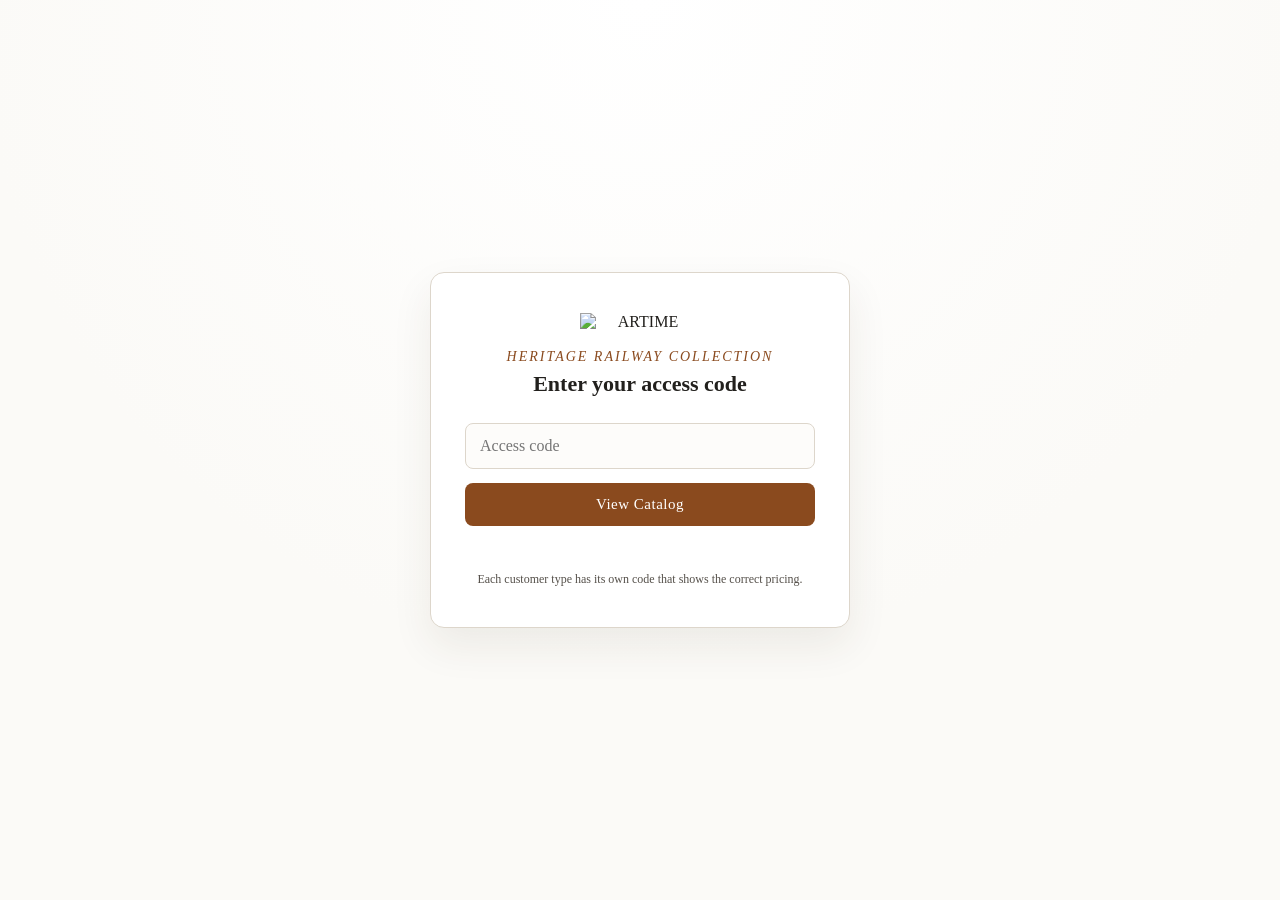
==== index.html @ 55251eb3 "Add files via upload" ====
<!DOCTYPE html>
<html lang="en">
<head>
<meta charset="UTF-8">
<meta name="viewport" content="width=device-width, initial-scale=1.0">
<title>ARTIME — Heritage Railway Collection</title>
<link rel="stylesheet" href="styles.css">
</head>
<body>

<!-- GATE -->
<div class="gate-wrap" id="gateWrap">
  <div class="gate-card">
    <img src="images/logo.jpg" class="gate-logo" alt="ARTIME">
    <div class="gate-title">Heritage Railway Collection</div>
    <h1 class="gate-sub">Enter your access code</h1>
    <input type="password" id="pwInput" placeholder="Access code" autocomplete="off">
    <button onclick="tryLogin()">View Catalog</button>
    <div class="gate-error" id="gateError"></div>
    <div class="gate-footer">Each customer type has its own code that shows the correct pricing.</div>
  </div>
</div>

<!-- CATALOG (hidden until unlocked) -->
<div id="catalogWrap" style="display:none;">
  <header class="site-header">
    <div class="brand">
      <img src="images/logo.jpg" alt="ARTIME">
      <div class="names">
        <div class="collection">Heritage Railway Collection</div>
        <div class="company">ARTIME</div>
      </div>
    </div>
    <div class="header-right">
      <span class="tier-badge" id="tierBadge"></span>
      <button class="logout-btn" onclick="logout()">Switch code</button>
    </div>
  </header>

  <div class="toolbar">
    <input type="search" id="searchBox" placeholder="Search products…" oninput="render()">
    <select id="finishFilter" onchange="render()"><option value="">All finishes</option></select>
    <select id="patternFilter" onchange="render()"><option value="">All patterns</option></select>
    <select id="sizeFilter" onchange="render()"><option value="">All sizes</option></select>
  </div>
  <p class="result-count" id="resultCount"></p>

  <div class="catalog-grid" id="grid"></div>
</div>

<script src="app.js"></script>
<script>
let DATA = null;
let TIER = null;

function tierFromPassword(pw, data) {
  for (const [tierKey, val] of Object.entries(data.passwords)) {
    if (val === pw) return tierKey;
  }
  return null;
}

async function tryLogin() {
  const pw = document.getElementById('pwInput').value.trim();
  const errEl = document.getElementById('gateError');
  errEl.textContent = '';
  if (!pw) { errEl.textContent = 'Please enter your access code.'; return; }
  try {
    if (!DATA) DATA = await loadData();
    const tier = tierFromPassword(pw, DATA);
    if (!tier) { errEl.textContent = 'Incorrect code. Please check and try again.'; return; }
    TIER = tier;
    sessionStorage.setItem('artime_tier', tier);
    showCatalog();
  } catch (e) {
    errEl.textContent = 'Could not load catalog right now. Please try again.';
  }
}

function logout() {
  sessionStorage.removeItem('artime_tier');
  location.reload();
}

function populateFilters() {
  const finishes = [...new Set(DATA.products.map(p => p.finish))].sort();
  const patterns = [...new Set(DATA.products.map(p => p.pattern))].sort();
  const sizes = [...new Set(DATA.products.map(p => p.size))].sort();
  const fSel = document.getElementById('finishFilter');
  const pSel = document.getElementById('patternFilter');
  const sSel = document.getElementById('sizeFilter');
  finishes.forEach(f => fSel.innerHTML += `<option value="${f}">${f}</option>`);
  patterns.forEach(p => pSel.innerHTML += `<option value="${p}">${p}</option>`);
  sizes.forEach(s => sSel.innerHTML += `<option value="${s}">${s}</option>`);
}

function render() {
  const q = document.getElementById('searchBox').value.toLowerCase();
  const fF = document.getElementById('finishFilter').value;
  const pF = document.getElementById('patternFilter').value;
  const sF = document.getElementById('sizeFilter').value;

  const items = DATA.products.filter(p => {
    if (!p.active) return false;
    if (fF && p.finish !== fF) return false;
    if (pF && p.pattern !== pF) return false;
    if (sF && p.size !== sF) return false;
    if (q && !(p.title.toLowerCase().includes(q) || p.code.toLowerCase().includes(q))) return false;
    return true;
  });

  document.getElementById('resultCount').textContent = `${items.length} product${items.length !== 1 ? 's' : ''}`;

  const grid = document.getElementById('grid');
  if (items.length === 0) {
    grid.innerHTML = '<div class="empty-state">No products match your search.</div>';
    return;
  }

  grid.innerHTML = items.map(p => {
    const price = p.prices[TIER];
    const [hero, t1, t2] = p.images;
    return `
    <div class="product-card">
      <div class="product-hero"><img src="${hero || ''}" alt="${p.title}" loading="lazy"></div>
      <div class="product-body">
        <div class="product-eyebrow">Heritage Railway Collection · ${p.code}</div>
        <h3 class="product-title">${p.title}</h3>
        <p class="product-desc">${p.description}</p>
        <div class="chip-row">
          <span class="chip">Size: ${p.size}</span>
          <span class="chip">${p.finish}</span>
        </div>
        <div class="price-row">${money(price)} <span class="gst">+ GST</span></div>
        <div class="highlights-label">Product Highlights</div>
        <ul class="highlights-list">${p.highlights.map(h => `<li>${h}</li>`).join('')}</ul>
        <div class="thumb-row">
          ${t1 ? `<img src="${t1}" alt="detail">` : ''}
          ${t2 ? `<img src="${t2}" alt="detail">` : ''}
        </div>
      </div>
    </div>`;
  }).join('');
}

function showCatalog() {
  document.getElementById('gateWrap').style.display = 'none';
  document.getElementById('catalogWrap').style.display = 'block';
  document.getElementById('tierBadge').textContent = DATA.tierLabels[TIER] + ' pricing';
  populateFilters();
  render();
}

(async function init() {
  const savedTier = sessionStorage.getItem('artime_tier');
  if (savedTier) {
    DATA = await loadData();
    if (DATA.passwords[savedTier]) {
      TIER = savedTier;
      showCatalog();
    }
  }
  document.getElementById('pwInput').addEventListener('keydown', e => {
    if (e.key === 'Enter') tryLogin();
  });
})();
</script>
</body>
</html>
---- styles.css ----
:root{
  --bg: #FBFAF7;
  --panel: #EFF2FB;
  --accent: #8A4A1E;
  --accent-dark: #6b3814;
  --ink: #22201d;
  --ink-soft: #55504a;
  --line: #ddd6cb;
  --white: #ffffff;
  --danger: #a3342a;
  --radius: 14px;
  --serif: "Times New Roman", "Georgia", serif;
}
*{box-sizing:border-box;}
body{
  margin:0;
  font-family: var(--serif);
  background: var(--bg);
  color: var(--ink);
}
img{max-width:100%; display:block;}
a{color:inherit;}

/* ---------- Gate screen ---------- */
.gate-wrap{
  min-height:100vh;
  display:flex;
  align-items:center;
  justify-content:center;
  padding:24px;
  background: radial-gradient(circle at top, #fff 0%, var(--bg) 60%);
}
.gate-card{
  width:100%;
  max-width:420px;
  background:var(--white);
  border:1px solid var(--line);
  border-radius: var(--radius);
  padding:40px 34px;
  text-align:center;
  box-shadow: 0 18px 40px rgba(60,45,20,0.08);
}
.gate-logo{width:120px; margin:0 auto 18px;}
.gate-title{
  font-size:14px;
  letter-spacing:2px;
  text-transform:uppercase;
  color:var(--accent);
  font-style:italic;
  margin-bottom:6px;
}
.gate-sub{
  font-size:22px;
  margin:0 0 26px;
  color:var(--ink);
}
.gate-card input[type=password]{
  width:100%;
  padding:13px 14px;
  font-size:16px;
  border:1px solid var(--line);
  border-radius:8px;
  font-family: var(--serif);
  margin-bottom:14px;
  background:#fdfcfa;
}
.gate-card button{
  width:100%;
  padding:13px 14px;
  font-size:15px;
  letter-spacing:0.5px;
  border:none;
  border-radius:8px;
  background:var(--accent);
  color:#fff;
  cursor:pointer;
  font-family: var(--serif);
}
.gate-card button:hover{background:var(--accent-dark);}
.gate-error{color:var(--danger); font-size:13px; min-height:18px; margin-top:6px;}
.gate-footer{margin-top:22px; font-size:12px; color:var(--ink-soft);}
.gate-footer a{color:var(--accent); text-decoration:none;}

/* ---------- Header ---------- */
.site-header{
  display:flex; align-items:center; justify-content:space-between;
  padding:18px 5vw;
  background:var(--white);
  border-bottom:1px solid var(--line);
  position:sticky; top:0; z-index:20;
  flex-wrap:wrap; gap:12px;
}
.brand{display:flex; align-items:center; gap:12px;}
.brand img{width:56px;}
.brand .names{line-height:1.2;}
.brand .collection{
  font-size:12px; letter-spacing:1.5px; text-transform:uppercase; color:var(--accent); font-style:italic;
}
.brand .company{font-size:20px; font-weight:bold;}
.header-right{display:flex; align-items:center; gap:14px;}
.tier-badge{
  background:var(--panel);
  border:1px solid var(--line);
  color:var(--accent-dark);
  padding:6px 14px;
  border-radius:20px;
  font-size:13px;
}
.logout-btn{
  background:none; border:1px solid var(--line); border-radius:8px;
  padding:7px 14px; cursor:pointer; font-family:var(--serif); font-size:13px;
  color:var(--ink-soft);
}
.logout-btn:hover{border-color:var(--accent); color:var(--accent);}

/* ---------- Toolbar / Filters ---------- */
.toolbar{
  display:flex; gap:10px; flex-wrap:wrap; align-items:center;
  padding:18px 5vw 4px;
}
.toolbar select, .toolbar input[type=search]{
  padding:9px 12px;
  border:1px solid var(--line);
  border-radius:8px;
  font-family:var(--serif);
  background:var(--white);
  font-size:14px;
}
.toolbar input[type=search]{flex:1; min-width:180px;}
.result-count{font-size:13px; color:var(--ink-soft); padding:0 5vw; margin:6px 0 0;}

/* ---------- Catalog grid ---------- */
.catalog-grid{
  display:grid;
  grid-template-columns: repeat(auto-fill, minmax(300px, 1fr));
  gap:26px;
  padding:20px 5vw 60px;
}
.product-card{
  background:var(--white);
  border:1px solid var(--line);
  border-radius:var(--radius);
  overflow:hidden;
  box-shadow: 0 8px 22px rgba(60,45,20,0.06);
  display:flex; flex-direction:column;
}
.product-hero{
  aspect-ratio: 4/3.4;
  overflow:hidden;
  background:#f1efe9;
}
.product-hero img{width:100%; height:100%; object-fit:cover;}
.product-body{
  background:var(--panel);
  padding:18px 18px 20px;
  flex:1;
  display:flex; flex-direction:column;
}
.product-eyebrow{
  font-size:11px; letter-spacing:1.5px; text-transform:uppercase;
  color:var(--accent); font-style:italic; margin-bottom:4px;
}
.product-title{font-size:17px; font-weight:bold; margin:0 0 8px; line-height:1.3;}
.product-desc{
  font-size:12.5px; color:var(--ink-soft); font-style:italic; line-height:1.5;
  margin-bottom:12px;
}
.chip-row{display:flex; gap:8px; margin-bottom:12px; flex-wrap:wrap;}
.chip{
  background:var(--white); border:1px solid var(--line); border-radius:6px;
  padding:6px 10px; font-size:11.5px; color:var(--ink-soft);
}
.price-row{
  background:var(--white); border-radius:8px; padding:10px 12px;
  font-weight:bold; font-size:15px; margin-bottom:12px; color:var(--ink);
  border:1px solid var(--line);
}
.price-row .gst{font-size:11px; font-weight:normal; color:var(--ink-soft);}
.highlights-label{
  font-size:11px; letter-spacing:1.2px; text-transform:uppercase;
  color:var(--accent); font-style:italic; margin-bottom:6px;
}
.highlights-list{
  list-style:none; margin:0 0 14px; padding:0;
  display:grid; grid-template-columns:1fr 1fr; gap:4px 10px;
  font-size:12px; color:var(--ink-soft);
}
.highlights-list li:before{content:"• "; color:var(--accent);}
.thumb-row{display:flex; gap:8px; margin-top:auto;}
.thumb-row img{
  width:52px; height:52px; object-fit:cover; border-radius:8px;
  border:1px solid var(--line);
}

.empty-state{padding:60px 5vw; text-align:center; color:var(--ink-soft);}

/* ---------- Admin ---------- */
.admin-wrap{padding:24px 4vw 80px;}
.admin-topbar{
  display:flex; justify-content:space-between; align-items:center;
  margin-bottom:22px; flex-wrap:wrap; gap:12px;
}
.admin-topbar h1{font-size:22px; margin:0;}
.admin-actions{display:flex; gap:10px; flex-wrap:wrap;}
.btn{
  font-family:var(--serif); font-size:13.5px; padding:9px 16px;
  border-radius:8px; border:1px solid var(--line); background:var(--white);
  cursor:pointer;
}
.btn-primary{background:var(--accent); color:#fff; border-color:var(--accent);}
.btn-primary:hover{background:var(--accent-dark);}
.btn-danger{color:var(--danger); border-color:var(--danger);}
.status-line{font-size:13px; margin:6px 0 18px; min-height:18px;}
.status-line.ok{color:#2f7a3d;}
.status-line.err{color:var(--danger);}

.settings-panel{
  background:var(--white); border:1px solid var(--line); border-radius:var(--radius);
  padding:18px 20px; margin-bottom:26px;
}
.settings-panel h2{font-size:15px; margin:0 0 14px;}
.settings-grid{display:grid; grid-template-columns:repeat(auto-fit,minmax(220px,1fr)); gap:12px;}
.field{display:flex; flex-direction:column; gap:4px;}
.field label{font-size:11.5px; color:var(--ink-soft); text-transform:uppercase; letter-spacing:0.6px;}
.field input, .field textarea{
  font-family:var(--serif); padding:8px 10px; border:1px solid var(--line); border-radius:6px; font-size:14px;
}

.admin-card{
  background:var(--white); border:1px solid var(--line); border-radius:var(--radius);
  padding:18px 20px; margin-bottom:16px;
}
.admin-card.inactive{opacity:0.5;}
.admin-card-top{display:flex; gap:16px; flex-wrap:wrap;}
.admin-imgs{display:flex; gap:8px;}
.admin-imgs .imgbox{
  width:70px; height:70px; border-radius:8px; overflow:hidden; border:1px solid var(--line);
  position:relative; background:#f1efe9; flex-shrink:0;
}
.admin-imgs .imgbox img{width:100%; height:100%; object-fit:cover;}
.admin-imgs .imgbox input{position:absolute; inset:0; opacity:0; cursor:pointer;}
.admin-imgs .imgbox .lbl{
  position:absolute; bottom:0; left:0; right:0; background:rgba(0,0,0,0.55); color:#fff;
  font-size:9px; text-align:center; padding:2px 0;
}
.admin-fields{flex:1; min-width:260px; display:grid; grid-template-columns:1fr 1fr; gap:10px;}
.admin-fields .full{grid-column:1/-1;}
.price-grid{display:grid; grid-template-columns:repeat(5,1fr); gap:8px; margin-top:10px;}
.price-grid .field label{font-size:10.5px;}
.admin-card-controls{display:flex; gap:10px; margin-top:12px; align-items:center; flex-wrap:wrap;}
.toggle-row{display:flex; align-items:center; gap:6px; font-size:13px; color:var(--ink-soft);}

.token-banner{
  background:#fff8ec; border:1px solid #e8d3a3; border-radius:10px;
  padding:12px 16px; font-size:12.5px; color:#6b4f16; margin-bottom:20px; line-height:1.5;
}

@media (max-width:640px){
  .site-header{padding:14px 16px;}
  .toolbar{padding:14px 16px 4px;}
  .catalog-grid{padding:16px 16px 40px; grid-template-columns:1fr;}
  .admin-wrap{padding:16px 16px 60px;}
  .admin-fields{grid-template-columns:1fr;}
  .price-grid{grid-template-columns:1fr 1fr;}
}
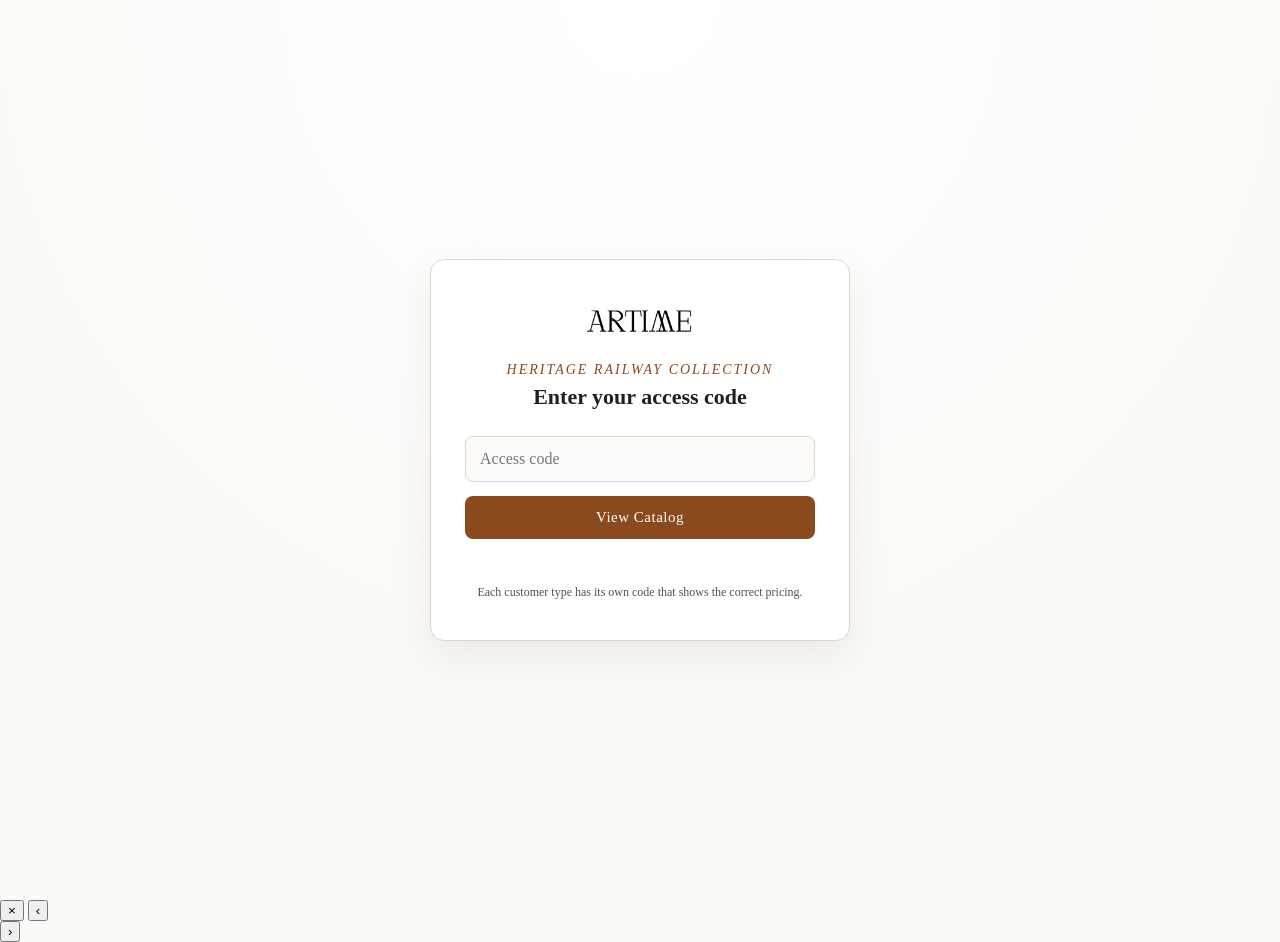
==== commit 6572770e: "index.html" ====
--- a/index.html
+++ b/index.html
@@ -21,7 +21,7 @@
   </div>
 </div>
 
-<!-- CATALOG (hidden until unlocked) -->
+<!-- CATALOG -->
 <div id="catalogWrap" style="display:none;">
   <header class="site-header">
     <div class="brand">
@@ -48,44 +48,49 @@
   <div class="catalog-grid" id="grid"></div>
 </div>
 
+<!-- LIGHTBOX -->
+<div class="lightbox" id="lightbox" onclick="closeLightbox(event)">
+  <button class="lightbox-close" onclick="closeLightbox(event)">&times;</button>
+  <button class="lightbox-nav prev" onclick="navLightbox(event,-1)">&#8249;</button>
+  <img id="lightboxImg" src="" alt="">
+  <button class="lightbox-nav next" onclick="navLightbox(event,1)">&#8250;</button>
+  <div class="lightbox-caption" id="lightboxCaption"></div>
+</div>
+
 <script src="app.js"></script>
 <script>
-let DATA = null;
-let TIER = null;
-
-function tierFromPassword(pw, data) {
-  for (const [tierKey, val] of Object.entries(data.passwords)) {
-    if (val === pw) return tierKey;
-  }
-  return null;
-}
+let PRODUCTS = [];
+let TIER_LABEL = "";
+let lightboxImages = [];
+let lightboxIndex = 0;
 
 async function tryLogin() {
   const pw = document.getElementById('pwInput').value.trim();
   const errEl = document.getElementById('gateError');
   errEl.textContent = '';
   if (!pw) { errEl.textContent = 'Please enter your access code.'; return; }
+  errEl.textContent = 'Checking…';
   try {
-    if (!DATA) DATA = await loadData();
-    const tier = tierFromPassword(pw, DATA);
-    if (!tier) { errEl.textContent = 'Incorrect code. Please check and try again.'; return; }
-    TIER = tier;
-    sessionStorage.setItem('artime_tier', tier);
+    const res = await apiPost('/login', { password: pw });
+    if (!res.ok) { errEl.textContent = res.error || 'Incorrect code.'; return; }
+    PRODUCTS = res.products;
+    TIER_LABEL = res.tierLabel;
+    sessionStorage.setItem('artime_pw', pw);
     showCatalog();
   } catch (e) {
-    errEl.textContent = 'Could not load catalog right now. Please try again.';
+    errEl.textContent = 'Could not reach the server. Please try again.';
   }
 }
 
 function logout() {
-  sessionStorage.removeItem('artime_tier');
+  sessionStorage.removeItem('artime_pw');
   location.reload();
 }
 
 function populateFilters() {
-  const finishes = [...new Set(DATA.products.map(p => p.finish))].sort();
-  const patterns = [...new Set(DATA.products.map(p => p.pattern))].sort();
-  const sizes = [...new Set(DATA.products.map(p => p.size))].sort();
+  const finishes = [...new Set(PRODUCTS.map(p => p.finish))].sort();
+  const patterns = [...new Set(PRODUCTS.map(p => p.pattern))].sort();
+  const sizes = [...new Set(PRODUCTS.map(p => p.size))].sort();
   const fSel = document.getElementById('finishFilter');
   const pSel = document.getElementById('patternFilter');
   const sSel = document.getElementById('sizeFilter');
@@ -100,8 +105,7 @@
   const pF = document.getElementById('patternFilter').value;
   const sF = document.getElementById('sizeFilter').value;
 
-  const items = DATA.products.filter(p => {
-    if (!p.active) return false;
+  const items = PRODUCTS.filter(p => {
     if (fF && p.finish !== fF) return false;
     if (pF && p.pattern !== pF) return false;
     if (sF && p.size !== sF) return false;
@@ -117,12 +121,16 @@
     return;
   }
 
-  grid.innerHTML = items.map(p => {
-    const price = p.prices[TIER];
+  grid.innerHTML = items.map((p, pIdx) => {
+    const imgs = p.images.filter(Boolean);
     const [hero, t1, t2] = p.images;
+    const imgsJson = JSON.stringify(imgs).replace(/"/g, '&quot;');
     return `
     <div class="product-card">
-      <div class="product-hero"><img src="${hero || ''}" alt="${p.title}" loading="lazy"></div>
+      <div class="product-hero" onclick='openLightbox(${imgsJson}, 0, ${JSON.stringify(p.title).replace(/'/g, "&#39;")})'>
+        <img src="${hero || ''}" alt="${p.title}" loading="lazy">
+        <div class="zoom-hint">🔍 Click to zoom</div>
+      </div>
       <div class="product-body">
         <div class="product-eyebrow">Heritage Railway Collection · ${p.code}</div>
         <h3 class="product-title">${p.title}</h3>
@@ -131,34 +139,66 @@
           <span class="chip">Size: ${p.size}</span>
           <span class="chip">${p.finish}</span>
         </div>
-        <div class="price-row">${money(price)} <span class="gst">+ GST</span></div>
+        <div class="price-row">${money(p.price)} <span class="gst">+ GST</span></div>
         <div class="highlights-label">Product Highlights</div>
         <ul class="highlights-list">${p.highlights.map(h => `<li>${h}</li>`).join('')}</ul>
         <div class="thumb-row">
-          ${t1 ? `<img src="${t1}" alt="detail">` : ''}
-          ${t2 ? `<img src="${t2}" alt="detail">` : ''}
+          ${t1 ? `<img src="${t1}" alt="detail" onclick='event.stopPropagation(); openLightbox(${imgsJson}, 1, ${JSON.stringify(p.title).replace(/'/g, "&#39;")})'>` : ''}
+          ${t2 ? `<img src="${t2}" alt="detail" onclick='event.stopPropagation(); openLightbox(${imgsJson}, 2, ${JSON.stringify(p.title).replace(/'/g, "&#39;")})'>` : ''}
         </div>
       </div>
     </div>`;
   }).join('');
 }
 
+function openLightbox(imgs, idx, title) {
+  lightboxImages = imgs;
+  lightboxIndex = idx;
+  document.getElementById('lightboxImg').src = imgs[idx];
+  document.getElementById('lightboxCaption').textContent = `${title} — photo ${idx+1} of ${imgs.length}`;
+  document.getElementById('lightbox').classList.add('open');
+  document.querySelectorAll('.lightbox-nav').forEach(b => b.style.display = imgs.length > 1 ? 'flex' : 'none');
+}
+function closeLightbox(e) {
+  if (e.target.id === 'lightbox' || e.target.classList.contains('lightbox-close')) {
+    document.getElementById('lightbox').classList.remove('open');
+  }
+}
+function navLightbox(e, dir) {
+  e.stopPropagation();
+  lightboxIndex = (lightboxIndex + dir + lightboxImages.length) % lightboxImages.length;
+  document.getElementById('lightboxImg').src = lightboxImages[lightboxIndex];
+  const cap = document.getElementById('lightboxCaption').textContent.split(' — ')[0];
+  document.getElementById('lightboxCaption').textContent = `${cap} — photo ${lightboxIndex+1} of ${lightboxImages.length}`;
+}
+document.addEventListener('keydown', e => {
+  if (!document.getElementById('lightbox').classList.contains('open')) return;
+  if (e.key === 'Escape') document.getElementById('lightbox').classList.remove('open');
+  if (e.key === 'ArrowRight') navLightbox(e, 1);
+  if (e.key === 'ArrowLeft') navLightbox(e, -1);
+});
+
 function showCatalog() {
   document.getElementById('gateWrap').style.display = 'none';
   document.getElementById('catalogWrap').style.display = 'block';
-  document.getElementById('tierBadge').textContent = DATA.tierLabels[TIER] + ' pricing';
+  document.getElementById('tierBadge').textContent = TIER_LABEL + ' pricing';
   populateFilters();
   render();
 }
 
 (async function init() {
-  const savedTier = sessionStorage.getItem('artime_tier');
-  if (savedTier) {
-    DATA = await loadData();
-    if (DATA.passwords[savedTier]) {
-      TIER = savedTier;
-      showCatalog();
-    }
+  const savedPw = sessionStorage.getItem('artime_pw');
+  if (savedPw) {
+    try {
+      const res = await apiPost('/login', { password: savedPw });
+      if (res.ok) {
+        PRODUCTS = res.products;
+        TIER_LABEL = res.tierLabel;
+        showCatalog();
+      } else {
+        sessionStorage.removeItem('artime_pw');
+      }
+    } catch (e) { /* stay on gate */ }
   }
   document.getElementById('pwInput').addEventListener('keydown', e => {
     if (e.key === 'Enter') tryLogin();
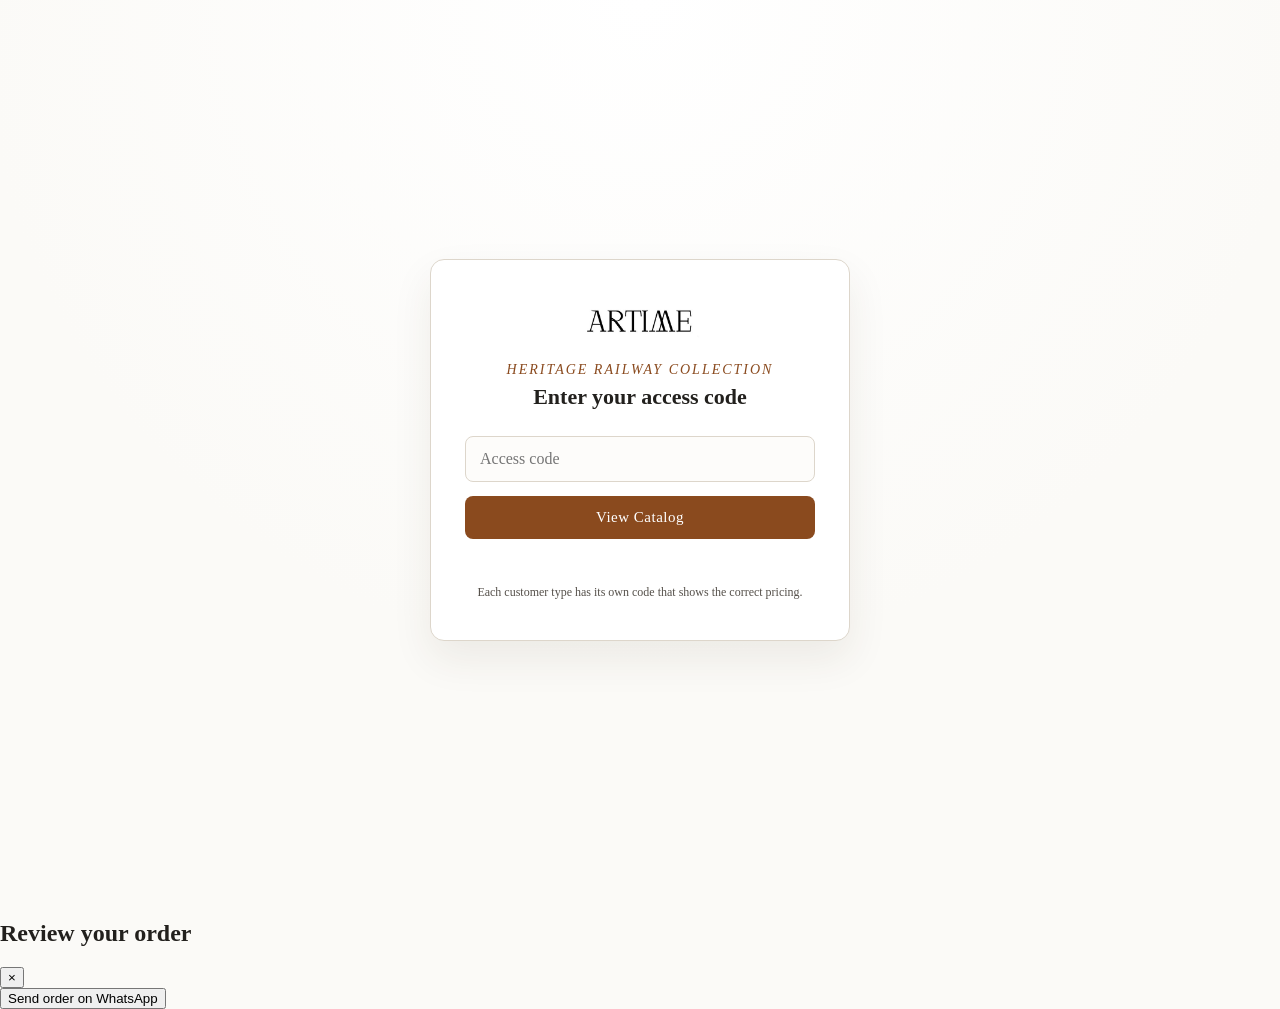
==== commit 288b365b: "index.html" ====
--- a/index.html
+++ b/index.html
@@ -57,12 +57,28 @@
   <div class="lightbox-caption" id="lightboxCaption"></div>
 </div>
 
+<!-- ORDER REVIEW MODAL -->
+<div class="order-modal" id="orderModal">
+  <div class="order-modal-card">
+    <div class="order-modal-header">
+      <h2>Review your order</h2>
+      <button class="order-close" onclick="closeOrderReview()">&times;</button>
+    </div>
+    <div class="order-modal-body" id="orderReviewBody"></div>
+    <div class="order-modal-footer">
+      <div class="order-total" id="orderTotal"></div>
+      <button class="btn-whatsapp" onclick="sendOrderToWhatsApp()">Send order on WhatsApp</button>
+    </div>
+  </div>
+</div>
+
 <script src="app.js"></script>
 <script>
 let PRODUCTS = [];
 let TIER_LABEL = "";
 let lightboxImages = [];
 let lightboxIndex = 0;
+let pendingOrder = null; // {code,title,size,price,qty}
 
 async function tryLogin() {
   const pw = document.getElementById('pwInput').value.trim();
@@ -125,6 +141,7 @@
     const imgs = p.images.filter(Boolean);
     const [hero, t1, t2] = p.images;
     const imgsJson = JSON.stringify(imgs).replace(/"/g, '&quot;');
+    const safeId = p.code.replace(/[^a-zA-Z0-9]/g, '_');
     return `
     <div class="product-card">
       <div class="product-hero" onclick='openLightbox(${imgsJson}, 0, ${JSON.stringify(p.title).replace(/'/g, "&#39;")})'>
@@ -146,11 +163,83 @@
           ${t1 ? `<img src="${t1}" alt="detail" onclick='event.stopPropagation(); openLightbox(${imgsJson}, 1, ${JSON.stringify(p.title).replace(/'/g, "&#39;")})'>` : ''}
           ${t2 ? `<img src="${t2}" alt="detail" onclick='event.stopPropagation(); openLightbox(${imgsJson}, 2, ${JSON.stringify(p.title).replace(/'/g, "&#39;")})'>` : ''}
         </div>
+        <div class="order-row">
+          <label class="qty-label">Qty
+            <input type="number" min="1" value="1" class="qty-input" id="qty_${safeId}">
+          </label>
+          <button class="btn-order" onclick="startOrder('${p.code}')">Place Order</button>
+        </div>
       </div>
     </div>`;
   }).join('');
 }
 
+/* ---------- Order flow ---------- */
+function startOrder(code) {
+  const p = PRODUCTS.find(x => x.code === code);
+  if (!p) return;
+  const safeId = code.replace(/[^a-zA-Z0-9]/g, '_');
+  const qtyEl = document.getElementById('qty_' + safeId);
+  let qty = parseInt(qtyEl.value, 10);
+  if (!qty || qty < 1) qty = 1;
+
+  pendingOrder = { code: p.code, title: p.title, size: p.size, finish: p.finish, price: p.price, qty };
+  showOrderReview();
+}
+
+function showOrderReview() {
+  const o = pendingOrder;
+  const lineTotal = o.price * o.qty;
+  document.getElementById('orderReviewBody').innerHTML = `
+    <div class="order-line">
+      <div class="order-line-main">
+        <div class="order-line-title">${o.title}</div>
+        <div class="order-line-meta">${o.finish} · ${o.size} · Code: ${o.code}</div>
+      </div>
+      <div class="order-line-qty">
+        Qty: <input type="number" min="1" value="${o.qty}" id="reviewQty" onchange="updateReviewQty(this.value)">
+      </div>
+      <div class="order-line-price">${money(lineTotal)}</div>
+    </div>
+  `;
+  document.getElementById('orderTotal').textContent = 'Total: ' + money(lineTotal);
+  document.getElementById('orderModal').classList.add('open');
+}
+
+function updateReviewQty(val) {
+  let qty = parseInt(val, 10);
+  if (!qty || qty < 1) qty = 1;
+  pendingOrder.qty = qty;
+  showOrderReview();
+}
+
+function closeOrderReview() {
+  document.getElementById('orderModal').classList.remove('open');
+  pendingOrder = null;
+}
+
+function sendOrderToWhatsApp() {
+  const o = pendingOrder;
+  if (!o) return;
+  const lineTotal = o.price * o.qty;
+  const lines = [
+    `Hi ARTIME, I'd like to place an order:`,
+    ``,
+    `${o.title}`,
+    `Finish: ${o.finish} | Size: ${o.size} | Code: ${o.code}`,
+    `Quantity: ${o.qty}`,
+    `Price: ${money(o.price)} each`,
+    `Total: ${money(lineTotal)}`,
+    ``,
+    `(Sent from the ${TIER_LABEL} catalog)`
+  ];
+  const text = encodeURIComponent(lines.join('\n'));
+  const url = `https://wa.me/${WHATSAPP_NUMBER}?text=${text}`;
+  window.open(url, '_blank');
+  closeOrderReview();
+}
+
+/* ---------- Lightbox ---------- */
 function openLightbox(imgs, idx, title) {
   lightboxImages = imgs;
   lightboxIndex = idx;
@@ -172,10 +261,14 @@
   document.getElementById('lightboxCaption').textContent = `${cap} — photo ${lightboxIndex+1} of ${lightboxImages.length}`;
 }
 document.addEventListener('keydown', e => {
-  if (!document.getElementById('lightbox').classList.contains('open')) return;
-  if (e.key === 'Escape') document.getElementById('lightbox').classList.remove('open');
-  if (e.key === 'ArrowRight') navLightbox(e, 1);
-  if (e.key === 'ArrowLeft') navLightbox(e, -1);
+  if (document.getElementById('lightbox').classList.contains('open')) {
+    if (e.key === 'Escape') document.getElementById('lightbox').classList.remove('open');
+    if (e.key === 'ArrowRight') navLightbox(e, 1);
+    if (e.key === 'ArrowLeft') navLightbox(e, -1);
+  }
+  if (e.key === 'Escape' && document.getElementById('orderModal').classList.contains('open')) {
+    closeOrderReview();
+  }
 });
 
 function showCatalog() {
--- a/styles.css
+++ b/styles.css
@@ -263,3 +263,43 @@
   .admin-fields{grid-template-columns:1fr;}
   .price-grid{grid-template-columns:1fr 1fr;}
 }
+
+/* ---------- Zoom / Lightbox ---------- */
+.product-hero{position:relative; cursor:pointer;}
+.zoom-hint{
+  position:absolute; bottom:8px; right:8px;
+  background:rgba(0,0,0,0.6); color:#fff; font-size:11px;
+  padding:4px 9px; border-radius:20px; opacity:0; transition:opacity .15s;
+}
+.product-hero:hover .zoom-hint{opacity:1;}
+.thumb-row img{cursor:pointer;}
+
+.lightbox{
+  display:none; position:fixed; inset:0; z-index:100;
+  background:rgba(15,12,8,0.92);
+  align-items:center; justify-content:center;
+  flex-direction:column;
+}
+.lightbox.open{display:flex;}
+.lightbox img{
+  max-width:88vw; max-height:78vh; border-radius:6px;
+  box-shadow:0 20px 60px rgba(0,0,0,0.5);
+}
+.lightbox-caption{color:#f2ede4; font-size:13px; margin-top:14px; font-family:var(--serif); text-align:center;}
+.lightbox-close{
+  position:absolute; top:18px; right:24px; background:none; border:none;
+  color:#fff; font-size:34px; cursor:pointer; line-height:1;
+}
+.lightbox-nav{
+  position:absolute; top:50%; transform:translateY(-50%);
+  background:rgba(255,255,255,0.12); border:none; color:#fff;
+  width:46px; height:46px; border-radius:50%; font-size:26px; cursor:pointer;
+  display:flex; align-items:center; justify-content:center;
+}
+.lightbox-nav:hover{background:rgba(255,255,255,0.25);}
+.lightbox-nav.prev{left:18px;}
+.lightbox-nav.next{right:18px;}
+@media (max-width:640px){
+  .lightbox-nav{width:38px; height:38px; font-size:20px;}
+  .lightbox-nav.prev{left:6px;} .lightbox-nav.next{right:6px;}
+}
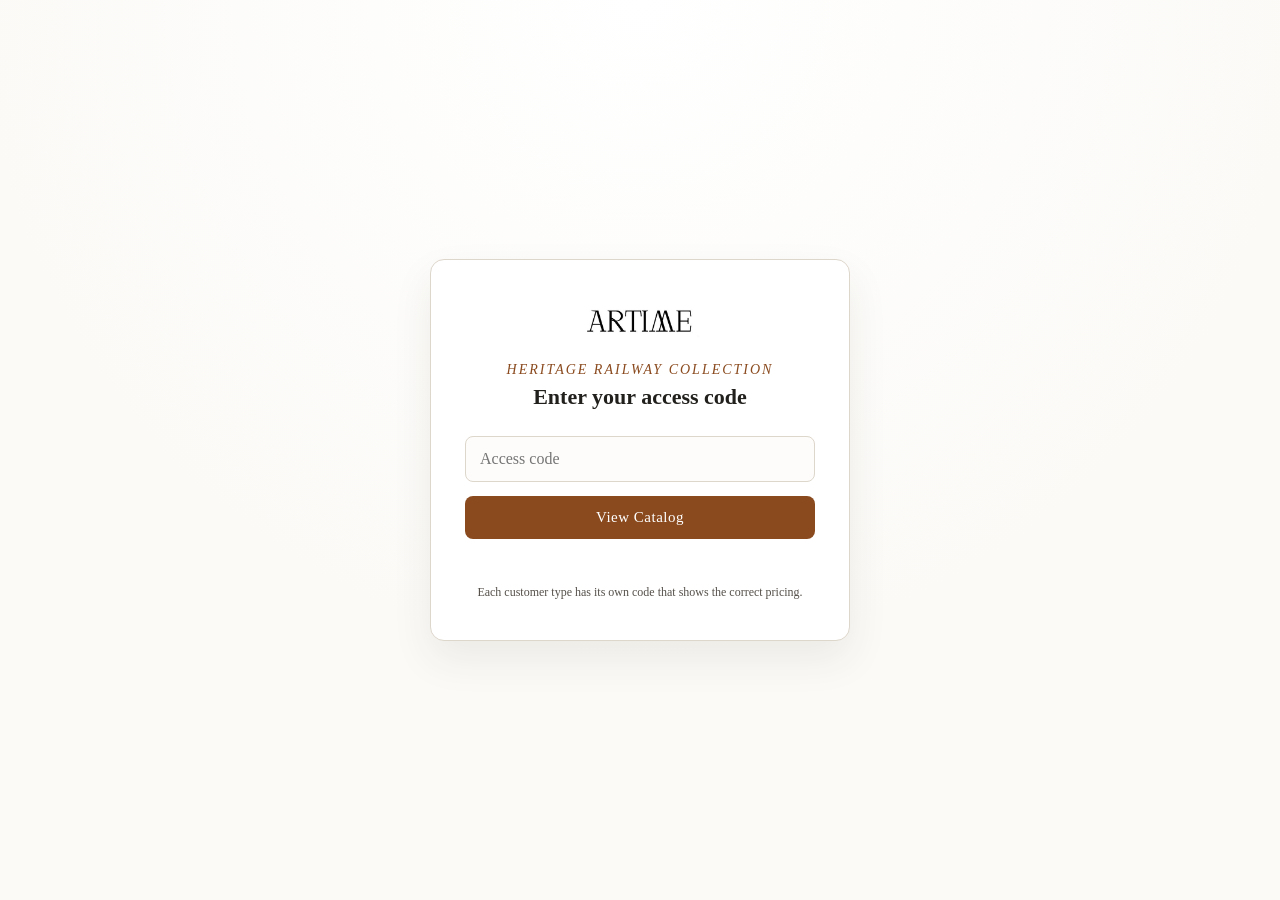
==== commit cf9502ca: "index.html" ====
--- a/index.html
+++ b/index.html
@@ -46,6 +46,14 @@
   <p class="result-count" id="resultCount"></p>
 
   <div class="catalog-grid" id="grid"></div>
+</div>
+
+<!-- CART BAR (sticky) -->
+<div class="cart-bar" id="cartBar">
+  <div class="cart-bar-info">
+    <span id="cartCount">0 items</span> · <span id="cartBarTotal">₹0</span>
+  </div>
+  <button class="btn-view-order" onclick="openCartReview()">View & Place Order</button>
 </div>
 
 <!-- LIGHTBOX -->
@@ -71,6 +79,7 @@
     </div>
   </div>
 </div>
+<div class="added-toast" id="addedToast"></div>
 
 <script src="app.js"></script>
 <script>
@@ -78,7 +87,28 @@
 let TIER_LABEL = "";
 let lightboxImages = [];
 let lightboxIndex = 0;
-let pendingOrder = null; // {code,title,size,price,qty}
+let CART = []; // [{code,title,size,finish,price,qty}]
+
+function loadCart() {
+  try {
+    const saved = sessionStorage.getItem('artime_cart');
+    CART = saved ? JSON.parse(saved) : [];
+  } catch (e) { CART = []; }
+}
+function saveCart() {
+  sessionStorage.setItem('artime_cart', JSON.stringify(CART));
+}
+function cartTotal() {
+  return CART.reduce((sum, i) => sum + i.price * i.qty, 0);
+}
+function updateCartBar() {
+  const bar = document.getElementById('cartBar');
+  const count = CART.reduce((n, i) => n + i.qty, 0);
+  if (count === 0) { bar.classList.remove('show'); return; }
+  bar.classList.add('show');
+  document.getElementById('cartCount').textContent = `${count} item${count !== 1 ? 's' : ''}`;
+  document.getElementById('cartBarTotal').textContent = money(cartTotal());
+}
 
 async function tryLogin() {
   const pw = document.getElementById('pwInput').value.trim();
@@ -167,15 +197,15 @@
           <label class="qty-label">Qty
             <input type="number" min="1" value="1" class="qty-input" id="qty_${safeId}">
           </label>
-          <button class="btn-order" onclick="startOrder('${p.code}')">Place Order</button>
+          <button class="btn-order" id="addbtn_${safeId}" onclick="addToCart('${p.code}')">Add</button>
         </div>
       </div>
     </div>`;
   }).join('');
 }
 
-/* ---------- Order flow ---------- */
-function startOrder(code) {
+/* ---------- Cart flow ---------- */
+function addToCart(code) {
   const p = PRODUCTS.find(x => x.code === code);
   if (!p) return;
   const safeId = code.replace(/[^a-zA-Z0-9]/g, '_');
@@ -183,59 +213,93 @@
   let qty = parseInt(qtyEl.value, 10);
   if (!qty || qty < 1) qty = 1;
 
-  pendingOrder = { code: p.code, title: p.title, size: p.size, finish: p.finish, price: p.price, qty };
-  showOrderReview();
-}
-
-function showOrderReview() {
-  const o = pendingOrder;
-  const lineTotal = o.price * o.qty;
-  document.getElementById('orderReviewBody').innerHTML = `
+  const existing = CART.find(i => i.code === code);
+  if (existing) {
+    existing.qty += qty;
+  } else {
+    CART.push({ code: p.code, title: p.title, size: p.size, finish: p.finish, price: p.price, qty });
+  }
+  saveCart();
+  updateCartBar();
+  showAddedToast(`${p.title} added`);
+}
+
+function showAddedToast(msg) {
+  const t = document.getElementById('addedToast');
+  t.textContent = '✓ ' + msg;
+  t.classList.add('show');
+  clearTimeout(window._toastTimer);
+  window._toastTimer = setTimeout(() => t.classList.remove('show'), 1800);
+}
+
+function removeFromCart(code) {
+  CART = CART.filter(i => i.code !== code);
+  saveCart();
+  updateCartBar();
+  if (CART.length === 0) { closeOrderReview(); return; }
+  renderCartReview();
+}
+
+function updateCartQty(code, val) {
+  let qty = parseInt(val, 10);
+  if (!qty || qty < 1) qty = 1;
+  const item = CART.find(i => i.code === code);
+  if (item) item.qty = qty;
+  saveCart();
+  updateCartBar();
+  renderCartReview();
+}
+
+function openCartReview() {
+  if (CART.length === 0) return;
+  renderCartReview();
+  document.getElementById('orderModal').classList.add('open');
+}
+
+function renderCartReview() {
+  document.getElementById('orderReviewBody').innerHTML = CART.map(o => {
+    const lineTotal = o.price * o.qty;
+    return `
     <div class="order-line">
       <div class="order-line-main">
         <div class="order-line-title">${o.title}</div>
         <div class="order-line-meta">${o.finish} · ${o.size} · Code: ${o.code}</div>
       </div>
       <div class="order-line-qty">
-        Qty: <input type="number" min="1" value="${o.qty}" id="reviewQty" onchange="updateReviewQty(this.value)">
+        Qty: <input type="number" min="1" value="${o.qty}" onchange="updateCartQty('${o.code}', this.value)">
       </div>
       <div class="order-line-price">${money(lineTotal)}</div>
-    </div>
-  `;
-  document.getElementById('orderTotal').textContent = 'Total: ' + money(lineTotal);
-  document.getElementById('orderModal').classList.add('open');
-}
-
-function updateReviewQty(val) {
-  let qty = parseInt(val, 10);
-  if (!qty || qty < 1) qty = 1;
-  pendingOrder.qty = qty;
-  showOrderReview();
+      <button class="order-line-remove" onclick="removeFromCart('${o.code}')" title="Remove">&times;</button>
+    </div>`;
+  }).join('');
+  document.getElementById('orderTotal').textContent = 'Total: ' + money(cartTotal());
 }
 
 function closeOrderReview() {
   document.getElementById('orderModal').classList.remove('open');
-  pendingOrder = null;
 }
 
 function sendOrderToWhatsApp() {
-  const o = pendingOrder;
-  if (!o) return;
-  const lineTotal = o.price * o.qty;
-  const lines = [
-    `Hi ARTIME, I'd like to place an order:`,
-    ``,
-    `${o.title}`,
-    `Finish: ${o.finish} | Size: ${o.size} | Code: ${o.code}`,
-    `Quantity: ${o.qty}`,
-    `Price: ${money(o.price)} each`,
-    `Total: ${money(lineTotal)}`,
-    ``,
-    `(Sent from the ${TIER_LABEL} catalog)`
-  ];
+  if (CART.length === 0) return;
+  const lines = [`Hi ARTIME, I'd like to place an order:`, ``];
+  CART.forEach((o, i) => {
+    const lineTotal = o.price * o.qty;
+    lines.push(`${i + 1}. ${o.title}`);
+    lines.push(`   Finish: ${o.finish} | Size: ${o.size} | Code: ${o.code}`);
+    lines.push(`   Quantity: ${o.qty} × ${money(o.price)} = ${money(lineTotal)}`);
+    lines.push(``);
+  });
+  lines.push(`Grand Total: ${money(cartTotal())}`);
+  lines.push(``);
+  lines.push(`(Sent from the ${TIER_LABEL} catalog)`);
+
   const text = encodeURIComponent(lines.join('\n'));
   const url = `https://wa.me/${WHATSAPP_NUMBER}?text=${text}`;
   window.open(url, '_blank');
+
+  CART = [];
+  saveCart();
+  updateCartBar();
   closeOrderReview();
 }
 
@@ -280,6 +344,8 @@
 }
 
 (async function init() {
+  loadCart();
+  updateCartBar();
   const savedPw = sessionStorage.getItem('artime_pw');
   if (savedPw) {
     try {
--- a/styles.css
+++ b/styles.css
@@ -8,298 +8,135 @@
   --line: #ddd6cb;
   --white: #ffffff;
   --danger: #a3342a;
+  --whatsapp: #25D366;
+  --whatsapp-dark: #1ea952;
   --radius: 14px;
   --serif: "Times New Roman", "Georgia", serif;
 }
 *{box-sizing:border-box;}
-body{
-  margin:0;
-  font-family: var(--serif);
-  background: var(--bg);
-  color: var(--ink);
-}
+body{margin:0; font-family: var(--serif); background: var(--bg); color: var(--ink);}
 img{max-width:100%; display:block;}
 a{color:inherit;}
 
-/* ---------- Gate screen ---------- */
-.gate-wrap{
-  min-height:100vh;
-  display:flex;
-  align-items:center;
-  justify-content:center;
-  padding:24px;
-  background: radial-gradient(circle at top, #fff 0%, var(--bg) 60%);
-}
-.gate-card{
-  width:100%;
-  max-width:420px;
-  background:var(--white);
-  border:1px solid var(--line);
-  border-radius: var(--radius);
-  padding:40px 34px;
-  text-align:center;
-  box-shadow: 0 18px 40px rgba(60,45,20,0.08);
-}
+.gate-wrap{min-height:100vh; display:flex; align-items:center; justify-content:center; padding:24px; background: radial-gradient(circle at top, #fff 0%, var(--bg) 60%);}
+.gate-card{width:100%; max-width:420px; background:var(--white); border:1px solid var(--line); border-radius: var(--radius); padding:40px 34px; text-align:center; box-shadow: 0 18px 40px rgba(60,45,20,0.08);}
 .gate-logo{width:120px; margin:0 auto 18px;}
-.gate-title{
-  font-size:14px;
-  letter-spacing:2px;
-  text-transform:uppercase;
-  color:var(--accent);
-  font-style:italic;
-  margin-bottom:6px;
-}
-.gate-sub{
-  font-size:22px;
-  margin:0 0 26px;
-  color:var(--ink);
-}
-.gate-card input[type=password]{
-  width:100%;
-  padding:13px 14px;
-  font-size:16px;
-  border:1px solid var(--line);
-  border-radius:8px;
-  font-family: var(--serif);
-  margin-bottom:14px;
-  background:#fdfcfa;
-}
-.gate-card button{
-  width:100%;
-  padding:13px 14px;
-  font-size:15px;
-  letter-spacing:0.5px;
-  border:none;
-  border-radius:8px;
-  background:var(--accent);
-  color:#fff;
-  cursor:pointer;
-  font-family: var(--serif);
-}
+.gate-title{font-size:14px; letter-spacing:2px; text-transform:uppercase; color:var(--accent); font-style:italic; margin-bottom:6px;}
+.gate-sub{font-size:22px; margin:0 0 26px; color:var(--ink);}
+.gate-card input[type=password]{width:100%; padding:13px 14px; font-size:16px; border:1px solid var(--line); border-radius:8px; font-family: var(--serif); margin-bottom:14px; background:#fdfcfa;}
+.gate-card button{width:100%; padding:13px 14px; font-size:15px; letter-spacing:0.5px; border:none; border-radius:8px; background:var(--accent); color:#fff; cursor:pointer; font-family: var(--serif);}
 .gate-card button:hover{background:var(--accent-dark);}
 .gate-error{color:var(--danger); font-size:13px; min-height:18px; margin-top:6px;}
 .gate-footer{margin-top:22px; font-size:12px; color:var(--ink-soft);}
-.gate-footer a{color:var(--accent); text-decoration:none;}
 
-/* ---------- Header ---------- */
-.site-header{
-  display:flex; align-items:center; justify-content:space-between;
-  padding:18px 5vw;
-  background:var(--white);
-  border-bottom:1px solid var(--line);
-  position:sticky; top:0; z-index:20;
-  flex-wrap:wrap; gap:12px;
-}
+.site-header{display:flex; align-items:center; justify-content:space-between; padding:18px 5vw; background:var(--white); border-bottom:1px solid var(--line); position:sticky; top:0; z-index:20; flex-wrap:wrap; gap:12px;}
 .brand{display:flex; align-items:center; gap:12px;}
 .brand img{width:56px;}
-.brand .names{line-height:1.2;}
-.brand .collection{
-  font-size:12px; letter-spacing:1.5px; text-transform:uppercase; color:var(--accent); font-style:italic;
-}
+.brand .collection{font-size:12px; letter-spacing:1.5px; text-transform:uppercase; color:var(--accent); font-style:italic;}
 .brand .company{font-size:20px; font-weight:bold;}
 .header-right{display:flex; align-items:center; gap:14px;}
-.tier-badge{
-  background:var(--panel);
-  border:1px solid var(--line);
-  color:var(--accent-dark);
-  padding:6px 14px;
-  border-radius:20px;
-  font-size:13px;
-}
-.logout-btn{
-  background:none; border:1px solid var(--line); border-radius:8px;
-  padding:7px 14px; cursor:pointer; font-family:var(--serif); font-size:13px;
-  color:var(--ink-soft);
-}
+.tier-badge{background:var(--panel); border:1px solid var(--line); color:var(--accent-dark); padding:6px 14px; border-radius:20px; font-size:13px;}
+.logout-btn{background:none; border:1px solid var(--line); border-radius:8px; padding:7px 14px; cursor:pointer; font-family:var(--serif); font-size:13px; color:var(--ink-soft);}
 .logout-btn:hover{border-color:var(--accent); color:var(--accent);}
 
-/* ---------- Toolbar / Filters ---------- */
-.toolbar{
-  display:flex; gap:10px; flex-wrap:wrap; align-items:center;
-  padding:18px 5vw 4px;
-}
-.toolbar select, .toolbar input[type=search]{
-  padding:9px 12px;
-  border:1px solid var(--line);
-  border-radius:8px;
-  font-family:var(--serif);
-  background:var(--white);
-  font-size:14px;
-}
+.toolbar{display:flex; gap:10px; flex-wrap:wrap; align-items:center; padding:18px 5vw 4px;}
+.toolbar select, .toolbar input[type=search]{padding:9px 12px; border:1px solid var(--line); border-radius:8px; font-family:var(--serif); background:var(--white); font-size:14px;}
 .toolbar input[type=search]{flex:1; min-width:180px;}
 .result-count{font-size:13px; color:var(--ink-soft); padding:0 5vw; margin:6px 0 0;}
 
-/* ---------- Catalog grid ---------- */
-.catalog-grid{
-  display:grid;
-  grid-template-columns: repeat(auto-fill, minmax(300px, 1fr));
-  gap:26px;
-  padding:20px 5vw 60px;
+.catalog-grid{display:grid; grid-template-columns: repeat(auto-fill, minmax(300px, 1fr)); gap:26px; padding:20px 5vw 60px;}
+.product-card{background:var(--white); border:1px solid var(--line); border-radius:var(--radius); overflow:hidden; box-shadow: 0 8px 22px rgba(60,45,20,0.06); display:flex; flex-direction:column;}
+.product-hero{aspect-ratio: 4/3.4; overflow:hidden; background:#f1efe9; position:relative; cursor:pointer;}
+.product-hero img{width:100%; height:100%; object-fit:cover;}
+.zoom-hint{position:absolute; bottom:8px; right:8px; background:rgba(0,0,0,0.6); color:#fff; font-size:11px; padding:4px 9px; border-radius:20px; opacity:0; transition:opacity .15s;}
+.product-hero:hover .zoom-hint{opacity:1;}
+.product-body{background:var(--panel); padding:18px 18px 20px; flex:1; display:flex; flex-direction:column;}
+.product-eyebrow{font-size:11px; letter-spacing:1.5px; text-transform:uppercase; color:var(--accent); font-style:italic; margin-bottom:4px;}
+.product-title{font-size:17px; font-weight:bold; margin:0 0 8px; line-height:1.3;}
+.product-desc{font-size:12.5px; color:var(--ink-soft); font-style:italic; line-height:1.5; margin-bottom:12px;}
+.chip-row{display:flex; gap:8px; margin-bottom:12px; flex-wrap:wrap;}
+.chip{background:var(--white); border:1px solid var(--line); border-radius:6px; padding:6px 10px; font-size:11.5px; color:var(--ink-soft);}
+.price-row{background:var(--white); border-radius:8px; padding:10px 12px; font-weight:bold; font-size:15px; margin-bottom:12px; color:var(--ink); border:1px solid var(--line);}
+.price-row .gst{font-size:11px; font-weight:normal; color:var(--ink-soft);}
+.highlights-label{font-size:11px; letter-spacing:1.2px; text-transform:uppercase; color:var(--accent); font-style:italic; margin-bottom:6px;}
+.highlights-list{list-style:none; margin:0 0 14px; padding:0; display:grid; grid-template-columns:1fr 1fr; gap:4px 10px; font-size:12px; color:var(--ink-soft);}
+.highlights-list li:before{content:"• "; color:var(--accent);}
+.thumb-row{display:flex; gap:8px; margin-top:auto; margin-bottom:14px;}
+.thumb-row img{width:52px; height:52px; object-fit:cover; border-radius:8px; border:1px solid var(--line); cursor:pointer;}
+.empty-state{padding:60px 5vw; text-align:center; color:var(--ink-soft);}
+
+/* ---------- Order controls on card ---------- */
+.order-row{display:flex; align-items:center; gap:10px; border-top:1px solid var(--line); padding-top:14px;}
+.qty-label{font-size:12px; color:var(--ink-soft); display:flex; align-items:center; gap:6px;}
+.qty-input{width:56px; padding:7px 8px; border:1px solid var(--line); border-radius:6px; font-family:var(--serif); font-size:14px; text-align:center;}
+.btn-order{flex:1; background:var(--accent); color:#fff; border:none; border-radius:8px; padding:10px 14px; font-family:var(--serif); font-size:13.5px; cursor:pointer;}
+.btn-order:hover{background:var(--accent-dark);}
+
+/* ---------- Cart bar ---------- */
+.cart-bar{
+  position:fixed; left:50%; bottom:-100px; transform:translateX(-50%);
+  background:var(--ink); color:#fff; border-radius:14px;
+  padding:14px 20px; display:flex; align-items:center; gap:18px;
+  box-shadow:0 12px 32px rgba(0,0,0,0.25); z-index:90;
+  transition:bottom .25s ease; font-family:var(--serif);
 }
-.product-card{
-  background:var(--white);
-  border:1px solid var(--line);
-  border-radius:var(--radius);
-  overflow:hidden;
-  box-shadow: 0 8px 22px rgba(60,45,20,0.06);
-  display:flex; flex-direction:column;
+.cart-bar.show{bottom:24px;}
+.cart-bar-info{font-size:14px; white-space:nowrap;}
+.btn-view-order{
+  background:var(--accent); color:#fff; border:none; border-radius:8px;
+  padding:9px 16px; font-family:var(--serif); font-size:13.5px; cursor:pointer; white-space:nowrap;
 }
-.product-hero{
-  aspect-ratio: 4/3.4;
-  overflow:hidden;
-  background:#f1efe9;
-}
-.product-hero img{width:100%; height:100%; object-fit:cover;}
-.product-body{
-  background:var(--panel);
-  padding:18px 18px 20px;
-  flex:1;
-  display:flex; flex-direction:column;
-}
-.product-eyebrow{
-  font-size:11px; letter-spacing:1.5px; text-transform:uppercase;
-  color:var(--accent); font-style:italic; margin-bottom:4px;
-}
-.product-title{font-size:17px; font-weight:bold; margin:0 0 8px; line-height:1.3;}
-.product-desc{
-  font-size:12.5px; color:var(--ink-soft); font-style:italic; line-height:1.5;
-  margin-bottom:12px;
-}
-.chip-row{display:flex; gap:8px; margin-bottom:12px; flex-wrap:wrap;}
-.chip{
-  background:var(--white); border:1px solid var(--line); border-radius:6px;
-  padding:6px 10px; font-size:11.5px; color:var(--ink-soft);
-}
-.price-row{
-  background:var(--white); border-radius:8px; padding:10px 12px;
-  font-weight:bold; font-size:15px; margin-bottom:12px; color:var(--ink);
-  border:1px solid var(--line);
-}
-.price-row .gst{font-size:11px; font-weight:normal; color:var(--ink-soft);}
-.highlights-label{
-  font-size:11px; letter-spacing:1.2px; text-transform:uppercase;
-  color:var(--accent); font-style:italic; margin-bottom:6px;
-}
-.highlights-list{
-  list-style:none; margin:0 0 14px; padding:0;
-  display:grid; grid-template-columns:1fr 1fr; gap:4px 10px;
-  font-size:12px; color:var(--ink-soft);
-}
-.highlights-list li:before{content:"• "; color:var(--accent);}
-.thumb-row{display:flex; gap:8px; margin-top:auto;}
-.thumb-row img{
-  width:52px; height:52px; object-fit:cover; border-radius:8px;
-  border:1px solid var(--line);
+.btn-view-order:hover{background:var(--accent-dark);}
+
+.order-line-remove{
+  background:none; border:none; color:var(--danger); font-size:22px; cursor:pointer;
+  line-height:1; padding:0 4px;
 }
 
-.empty-state{padding:60px 5vw; text-align:center; color:var(--ink-soft);}
+.added-toast{
+  position:fixed; top:20px; left:50%; transform:translateX(-50%) translateY(-20px);
+  background:#2f7a3d; color:#fff; padding:10px 20px; border-radius:8px;
+  font-family:var(--serif); font-size:13.5px; opacity:0; pointer-events:none;
+  transition:opacity .2s, transform .2s; z-index:120;
+}
+.added-toast.show{opacity:1; transform:translateX(-50%) translateY(0);}
 
-/* ---------- Admin ---------- */
-.admin-wrap{padding:24px 4vw 80px;}
-.admin-topbar{
-  display:flex; justify-content:space-between; align-items:center;
-  margin-bottom:22px; flex-wrap:wrap; gap:12px;
-}
-.admin-topbar h1{font-size:22px; margin:0;}
-.admin-actions{display:flex; gap:10px; flex-wrap:wrap;}
-.btn{
-  font-family:var(--serif); font-size:13.5px; padding:9px 16px;
-  border-radius:8px; border:1px solid var(--line); background:var(--white);
-  cursor:pointer;
-}
-.btn-primary{background:var(--accent); color:#fff; border-color:var(--accent);}
-.btn-primary:hover{background:var(--accent-dark);}
-.btn-danger{color:var(--danger); border-color:var(--danger);}
-.status-line{font-size:13px; margin:6px 0 18px; min-height:18px;}
-.status-line.ok{color:#2f7a3d;}
-.status-line.err{color:var(--danger);}
+/* ---------- Order review modal ---------- */
+.order-modal{display:none; position:fixed; inset:0; z-index:110; background:rgba(20,15,10,0.55); align-items:center; justify-content:center; padding:20px;}
+.order-modal.open{display:flex;}
+.order-modal-card{background:var(--white); border-radius:var(--radius); max-width:480px; width:100%; max-height:85vh; display:flex; flex-direction:column; box-shadow:0 30px 70px rgba(0,0,0,0.3);}
+.order-modal-header{display:flex; justify-content:space-between; align-items:center; padding:18px 22px; border-bottom:1px solid var(--line);}
+.order-modal-header h2{font-size:18px; margin:0;}
+.order-close{background:none; border:none; font-size:26px; cursor:pointer; color:var(--ink-soft); line-height:1;}
+.order-modal-body{padding:18px 22px; overflow-y:auto;}
+.order-line{display:flex; flex-wrap:wrap; gap:10px; align-items:center; padding:12px 0; border-bottom:1px solid var(--line);}
+.order-line-main{flex:1; min-width:160px;}
+.order-line-title{font-weight:bold; font-size:14.5px;}
+.order-line-meta{font-size:12px; color:var(--ink-soft); margin-top:2px;}
+.order-line-qty input{width:56px; padding:6px 8px; border:1px solid var(--line); border-radius:6px; font-family:var(--serif); text-align:center;}
+.order-line-price{font-weight:bold; min-width:80px; text-align:right;}
+.order-modal-footer{padding:18px 22px; border-top:1px solid var(--line); display:flex; align-items:center; justify-content:space-between; gap:14px; flex-wrap:wrap;}
+.order-total{font-weight:bold; font-size:16px;}
+.btn-whatsapp{background:var(--whatsapp); color:#fff; border:none; border-radius:8px; padding:12px 20px; font-family:var(--serif); font-size:14px; cursor:pointer; display:flex; align-items:center; gap:8px;}
+.btn-whatsapp:hover{background:var(--whatsapp-dark);}
 
-.settings-panel{
-  background:var(--white); border:1px solid var(--line); border-radius:var(--radius);
-  padding:18px 20px; margin-bottom:26px;
-}
-.settings-panel h2{font-size:15px; margin:0 0 14px;}
-.settings-grid{display:grid; grid-template-columns:repeat(auto-fit,minmax(220px,1fr)); gap:12px;}
-.field{display:flex; flex-direction:column; gap:4px;}
-.field label{font-size:11.5px; color:var(--ink-soft); text-transform:uppercase; letter-spacing:0.6px;}
-.field input, .field textarea{
-  font-family:var(--serif); padding:8px 10px; border:1px solid var(--line); border-radius:6px; font-size:14px;
-}
-
-.admin-card{
-  background:var(--white); border:1px solid var(--line); border-radius:var(--radius);
-  padding:18px 20px; margin-bottom:16px;
-}
-.admin-card.inactive{opacity:0.5;}
-.admin-card-top{display:flex; gap:16px; flex-wrap:wrap;}
-.admin-imgs{display:flex; gap:8px;}
-.admin-imgs .imgbox{
-  width:70px; height:70px; border-radius:8px; overflow:hidden; border:1px solid var(--line);
-  position:relative; background:#f1efe9; flex-shrink:0;
-}
-.admin-imgs .imgbox img{width:100%; height:100%; object-fit:cover;}
-.admin-imgs .imgbox input{position:absolute; inset:0; opacity:0; cursor:pointer;}
-.admin-imgs .imgbox .lbl{
-  position:absolute; bottom:0; left:0; right:0; background:rgba(0,0,0,0.55); color:#fff;
-  font-size:9px; text-align:center; padding:2px 0;
-}
-.admin-fields{flex:1; min-width:260px; display:grid; grid-template-columns:1fr 1fr; gap:10px;}
-.admin-fields .full{grid-column:1/-1;}
-.price-grid{display:grid; grid-template-columns:repeat(5,1fr); gap:8px; margin-top:10px;}
-.price-grid .field label{font-size:10.5px;}
-.admin-card-controls{display:flex; gap:10px; margin-top:12px; align-items:center; flex-wrap:wrap;}
-.toggle-row{display:flex; align-items:center; gap:6px; font-size:13px; color:var(--ink-soft);}
-
-.token-banner{
-  background:#fff8ec; border:1px solid #e8d3a3; border-radius:10px;
-  padding:12px 16px; font-size:12.5px; color:#6b4f16; margin-bottom:20px; line-height:1.5;
-}
+/* ---------- Lightbox ---------- */
+.lightbox{display:none; position:fixed; inset:0; z-index:100; background:rgba(15,12,8,0.92); align-items:center; justify-content:center; flex-direction:column;}
+.lightbox.open{display:flex;}
+.lightbox img{max-width:88vw; max-height:78vh; border-radius:6px; box-shadow:0 20px 60px rgba(0,0,0,0.5);}
+.lightbox-caption{color:#f2ede4; font-size:13px; margin-top:14px; font-family:var(--serif); text-align:center;}
+.lightbox-close{position:absolute; top:18px; right:24px; background:none; border:none; color:#fff; font-size:34px; cursor:pointer; line-height:1;}
+.lightbox-nav{position:absolute; top:50%; transform:translateY(-50%); background:rgba(255,255,255,0.12); border:none; color:#fff; width:46px; height:46px; border-radius:50%; font-size:26px; cursor:pointer; display:flex; align-items:center; justify-content:center;}
+.lightbox-nav:hover{background:rgba(255,255,255,0.25);}
+.lightbox-nav.prev{left:18px;} .lightbox-nav.next{right:18px;}
 
 @media (max-width:640px){
   .site-header{padding:14px 16px;}
   .toolbar{padding:14px 16px 4px;}
   .catalog-grid{padding:16px 16px 40px; grid-template-columns:1fr;}
-  .admin-wrap{padding:16px 16px 60px;}
-  .admin-fields{grid-template-columns:1fr;}
-  .price-grid{grid-template-columns:1fr 1fr;}
-}
-
-/* ---------- Zoom / Lightbox ---------- */
-.product-hero{position:relative; cursor:pointer;}
-.zoom-hint{
-  position:absolute; bottom:8px; right:8px;
-  background:rgba(0,0,0,0.6); color:#fff; font-size:11px;
-  padding:4px 9px; border-radius:20px; opacity:0; transition:opacity .15s;
-}
-.product-hero:hover .zoom-hint{opacity:1;}
-.thumb-row img{cursor:pointer;}
-
-.lightbox{
-  display:none; position:fixed; inset:0; z-index:100;
-  background:rgba(15,12,8,0.92);
-  align-items:center; justify-content:center;
-  flex-direction:column;
-}
-.lightbox.open{display:flex;}
-.lightbox img{
-  max-width:88vw; max-height:78vh; border-radius:6px;
-  box-shadow:0 20px 60px rgba(0,0,0,0.5);
-}
-.lightbox-caption{color:#f2ede4; font-size:13px; margin-top:14px; font-family:var(--serif); text-align:center;}
-.lightbox-close{
-  position:absolute; top:18px; right:24px; background:none; border:none;
-  color:#fff; font-size:34px; cursor:pointer; line-height:1;
-}
-.lightbox-nav{
-  position:absolute; top:50%; transform:translateY(-50%);
-  background:rgba(255,255,255,0.12); border:none; color:#fff;
-  width:46px; height:46px; border-radius:50%; font-size:26px; cursor:pointer;
-  display:flex; align-items:center; justify-content:center;
-}
-.lightbox-nav:hover{background:rgba(255,255,255,0.25);}
-.lightbox-nav.prev{left:18px;}
-.lightbox-nav.next{right:18px;}
-@media (max-width:640px){
   .lightbox-nav{width:38px; height:38px; font-size:20px;}
   .lightbox-nav.prev{left:6px;} .lightbox-nav.next{right:6px;}
+  .order-modal-card{max-height:90vh;}
+  .cart-bar{width:calc(100% - 32px); left:16px; right:16px; transform:none; justify-content:space-between;}
+  .cart-bar.show{bottom:16px;}
 }
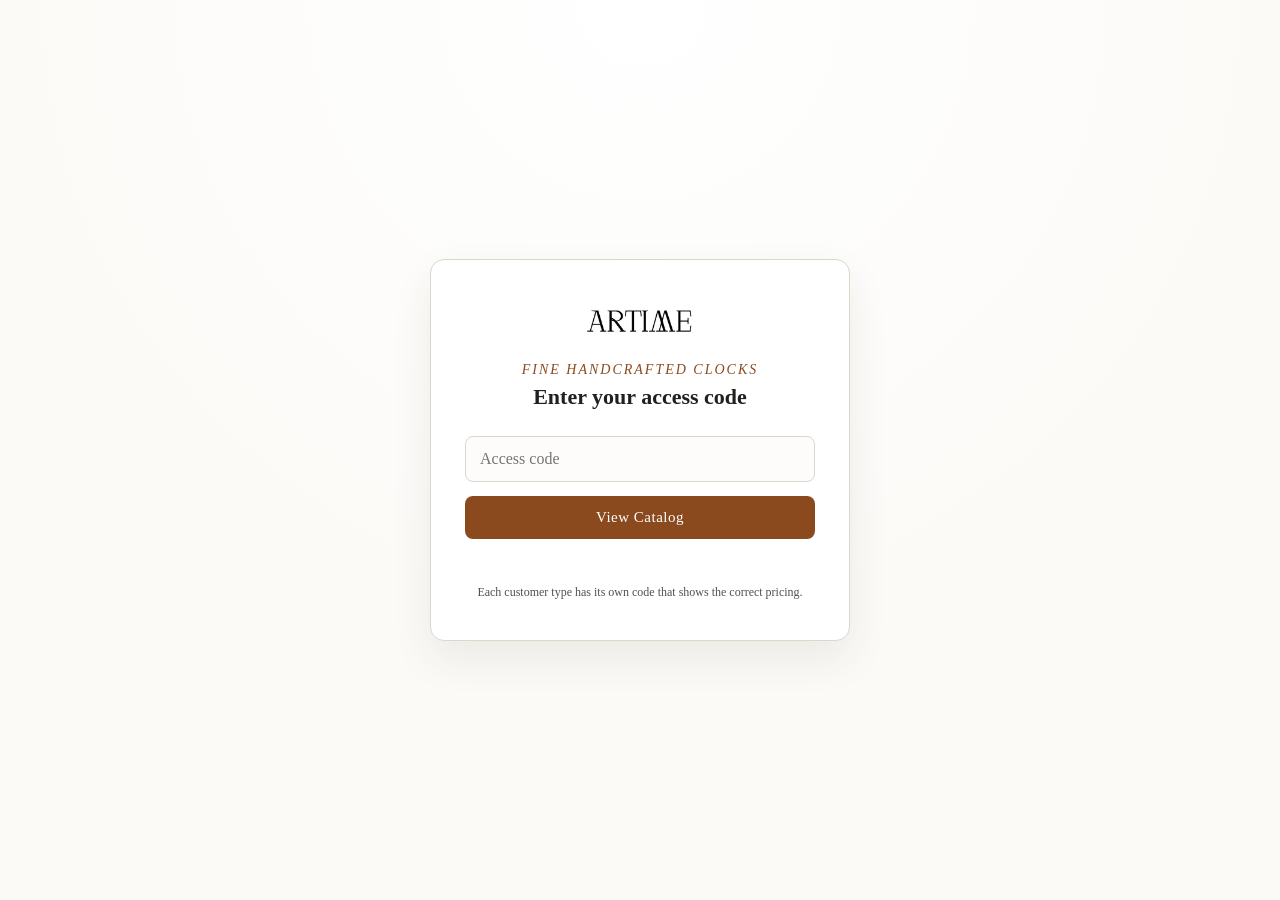
==== commit ffaff105: "index.html" ====
--- a/index.html
+++ b/index.html
@@ -3,7 +3,7 @@
 <head>
 <meta charset="UTF-8">
 <meta name="viewport" content="width=device-width, initial-scale=1.0">
-<title>ARTIME — Heritage Railway Collection</title>
+<title>ARTIME — Handcrafted Wall Clocks</title>
 <link rel="stylesheet" href="styles.css">
 </head>
 <body>
@@ -12,7 +12,7 @@
 <div class="gate-wrap" id="gateWrap">
   <div class="gate-card">
     <img src="images/logo.jpg" class="gate-logo" alt="ARTIME">
-    <div class="gate-title">Heritage Railway Collection</div>
+    <div class="gate-title">Fine Handcrafted Clocks</div>
     <h1 class="gate-sub">Enter your access code</h1>
     <input type="password" id="pwInput" placeholder="Access code" autocomplete="off">
     <button onclick="tryLogin()">View Catalog</button>
@@ -27,7 +27,7 @@
     <div class="brand">
       <img src="images/logo.jpg" alt="ARTIME">
       <div class="names">
-        <div class="collection">Heritage Railway Collection</div>
+        <div class="collection">Fine Handcrafted Clocks</div>
         <div class="company">ARTIME</div>
       </div>
     </div>
@@ -39,6 +39,7 @@
 
   <div class="toolbar">
     <input type="search" id="searchBox" placeholder="Search products…" oninput="render()">
+    <select id="collectionFilter" onchange="render()"><option value="">All collections</option></select>
     <select id="finishFilter" onchange="render()"><option value="">All finishes</option></select>
     <select id="patternFilter" onchange="render()"><option value="">All patterns</option></select>
     <select id="sizeFilter" onchange="render()"><option value="">All sizes</option></select>
@@ -107,7 +108,7 @@
   if (count === 0) { bar.classList.remove('show'); return; }
   bar.classList.add('show');
   document.getElementById('cartCount').textContent = `${count} item${count !== 1 ? 's' : ''}`;
-  document.getElementById('cartBarTotal').textContent = money(cartTotal());
+  document.getElementById('cartBarTotal').textContent = money(cartTotal()) + ' + GST';
 }
 
 async function tryLogin() {
@@ -134,12 +135,15 @@
 }
 
 function populateFilters() {
+  const collections = [...new Set(PRODUCTS.map(p => p.collection).filter(Boolean))].sort();
   const finishes = [...new Set(PRODUCTS.map(p => p.finish))].sort();
   const patterns = [...new Set(PRODUCTS.map(p => p.pattern))].sort();
   const sizes = [...new Set(PRODUCTS.map(p => p.size))].sort();
+  const cSel = document.getElementById('collectionFilter');
   const fSel = document.getElementById('finishFilter');
   const pSel = document.getElementById('patternFilter');
   const sSel = document.getElementById('sizeFilter');
+  collections.forEach(c => cSel.innerHTML += `<option value="${c}">${c}</option>`);
   finishes.forEach(f => fSel.innerHTML += `<option value="${f}">${f}</option>`);
   patterns.forEach(p => pSel.innerHTML += `<option value="${p}">${p}</option>`);
   sizes.forEach(s => sSel.innerHTML += `<option value="${s}">${s}</option>`);
@@ -147,11 +151,13 @@
 
 function render() {
   const q = document.getElementById('searchBox').value.toLowerCase();
+  const cF = document.getElementById('collectionFilter').value;
   const fF = document.getElementById('finishFilter').value;
   const pF = document.getElementById('patternFilter').value;
   const sF = document.getElementById('sizeFilter').value;
 
   const items = PRODUCTS.filter(p => {
+    if (cF && p.collection !== cF) return false;
     if (fF && p.finish !== fF) return false;
     if (pF && p.pattern !== pF) return false;
     if (sF && p.size !== sF) return false;
@@ -179,7 +185,7 @@
         <div class="zoom-hint">🔍 Click to zoom</div>
       </div>
       <div class="product-body">
-        <div class="product-eyebrow">Heritage Railway Collection · ${p.code}</div>
+        <div class="product-eyebrow">${p.collection} · ${p.code}</div>
         <h3 class="product-title">${p.title}</h3>
         <p class="product-desc">${p.description}</p>
         <div class="chip-row">
@@ -268,11 +274,11 @@
       <div class="order-line-qty">
         Qty: <input type="number" min="1" value="${o.qty}" onchange="updateCartQty('${o.code}', this.value)">
       </div>
-      <div class="order-line-price">${money(lineTotal)}</div>
+      <div class="order-line-price">${money(lineTotal)} + GST</div>
       <button class="order-line-remove" onclick="removeFromCart('${o.code}')" title="Remove">&times;</button>
     </div>`;
   }).join('');
-  document.getElementById('orderTotal').textContent = 'Total: ' + money(cartTotal());
+  document.getElementById('orderTotal').textContent = 'Total: ' + money(cartTotal()) + ' + GST';
 }
 
 function closeOrderReview() {
@@ -286,10 +292,10 @@
     const lineTotal = o.price * o.qty;
     lines.push(`${i + 1}. ${o.title}`);
     lines.push(`   Finish: ${o.finish} | Size: ${o.size} | Code: ${o.code}`);
-    lines.push(`   Quantity: ${o.qty} × ${money(o.price)} = ${money(lineTotal)}`);
+    lines.push(`   Quantity: ${o.qty} × ${money(o.price)} = ${money(lineTotal)} + GST`);
     lines.push(``);
   });
-  lines.push(`Grand Total: ${money(cartTotal())}`);
+  lines.push(`Grand Total: ${money(cartTotal())} + GST`);
   lines.push(``);
   lines.push(`(Sent from the ${TIER_LABEL} catalog)`);
 
--- a/styles.css
+++ b/styles.css
@@ -140,3 +140,45 @@
   .cart-bar{width:calc(100% - 32px); left:16px; right:16px; transform:none; justify-content:space-between;}
   .cart-bar.show{bottom:16px;}
 }
+
+/* ---------- Admin ---------- */
+.admin-wrap{padding:24px 4vw 80px;}
+.admin-topbar{display:flex; justify-content:space-between; align-items:center; margin-bottom:22px; flex-wrap:wrap; gap:12px;}
+.admin-topbar h1{font-size:22px; margin:0;}
+.admin-actions{display:flex; gap:10px; flex-wrap:wrap;}
+.btn{font-family:var(--serif); font-size:13.5px; padding:9px 16px; border-radius:8px; border:1px solid var(--line); background:var(--white); cursor:pointer;}
+.btn-primary{background:var(--accent); color:#fff; border-color:var(--accent);}
+.btn-primary:hover{background:var(--accent-dark);}
+.btn-danger{color:var(--danger); border-color:var(--danger);}
+.status-line{font-size:13px; margin:6px 0 18px; min-height:18px;}
+.status-line.ok{color:#2f7a3d;}
+.status-line.err{color:var(--danger);}
+
+.settings-panel{background:var(--white); border:1px solid var(--line); border-radius:var(--radius); padding:18px 20px; margin-bottom:26px;}
+.settings-panel h2{font-size:15px; margin:0 0 14px;}
+.settings-grid{display:grid; grid-template-columns:repeat(auto-fit,minmax(220px,1fr)); gap:12px;}
+.field{display:flex; flex-direction:column; gap:4px;}
+.field label{font-size:11.5px; color:var(--ink-soft); text-transform:uppercase; letter-spacing:0.6px;}
+.field input, .field textarea{font-family:var(--serif); padding:8px 10px; border:1px solid var(--line); border-radius:6px; font-size:14px;}
+
+.admin-card{background:var(--white); border:1px solid var(--line); border-radius:var(--radius); padding:18px 20px; margin-bottom:16px;}
+.admin-card.inactive{opacity:0.5;}
+.admin-card-top{display:flex; gap:16px; flex-wrap:wrap;}
+.admin-imgs{display:flex; gap:8px;}
+.admin-imgs .imgbox{width:70px; height:70px; border-radius:8px; overflow:hidden; border:1px solid var(--line); position:relative; background:#f1efe9; flex-shrink:0;}
+.admin-imgs .imgbox img{width:100%; height:100%; object-fit:cover;}
+.admin-imgs .imgbox .lbl{position:absolute; bottom:0; left:0; right:0; background:rgba(0,0,0,0.55); color:#fff; font-size:9px; text-align:center; padding:2px 0;}
+.admin-fields{flex:1; min-width:260px; display:grid; grid-template-columns:1fr 1fr; gap:10px;}
+.admin-fields .full{grid-column:1/-1;}
+.price-grid{display:grid; grid-template-columns:repeat(5,1fr); gap:8px; margin-top:10px;}
+.price-grid .field label{font-size:10.5px;}
+.admin-card-controls{display:flex; gap:10px; margin-top:12px; align-items:center; flex-wrap:wrap;}
+.toggle-row{display:flex; align-items:center; gap:6px; font-size:13px; color:var(--ink-soft);}
+
+.token-banner{background:#fff8ec; border:1px solid #e8d3a3; border-radius:10px; padding:12px 16px; font-size:12.5px; color:#6b4f16; margin-bottom:20px; line-height:1.5;}
+
+@media (max-width:640px){
+  .admin-wrap{padding:16px 16px 60px;}
+  .admin-fields{grid-template-columns:1fr;}
+  .price-grid{grid-template-columns:1fr 1fr;}
+}
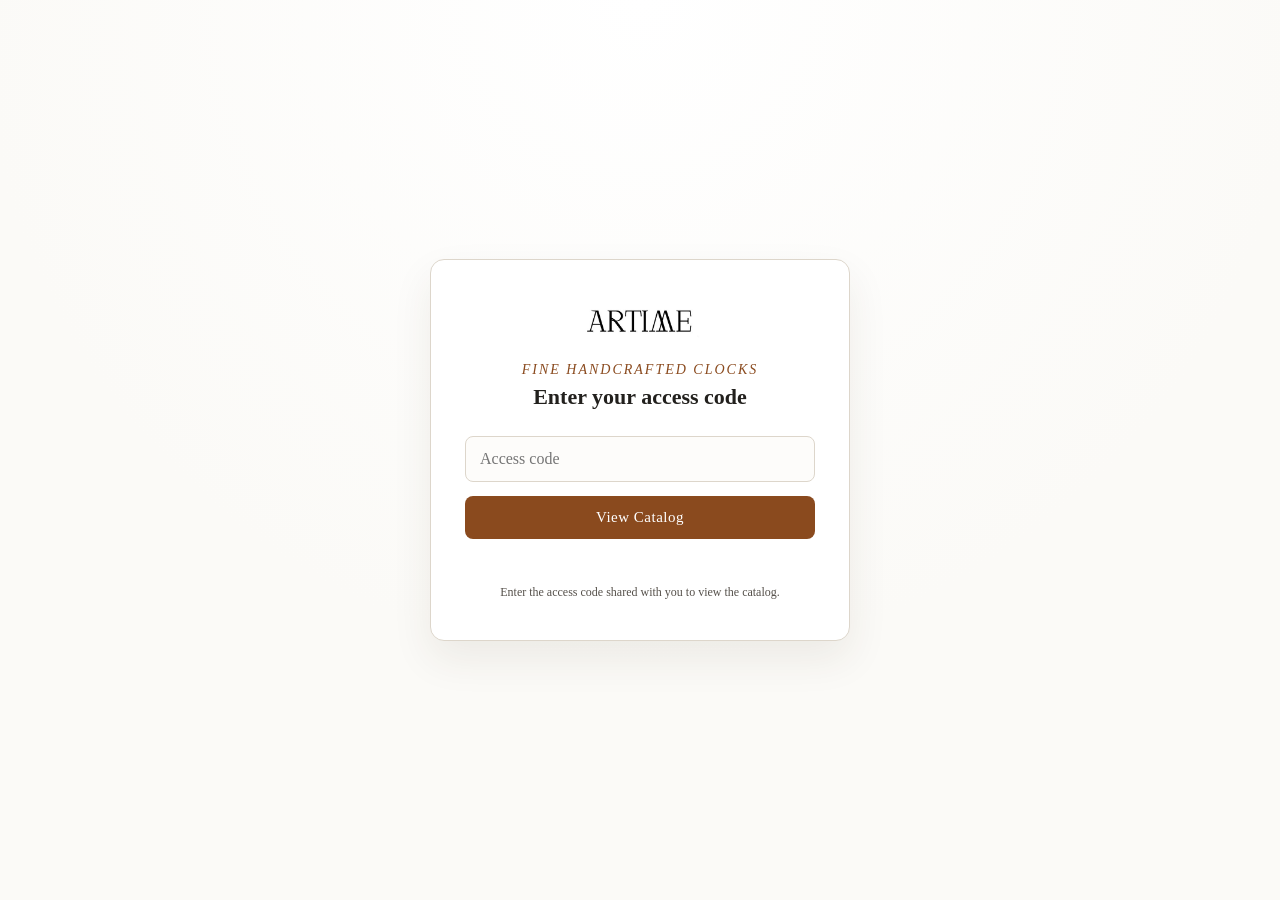
==== commit 901de990: "Update index.html" ====
--- a/index.html
+++ b/index.html
@@ -17,43 +17,43 @@
     <input type="password" id="pwInput" placeholder="Access code" autocomplete="off">
     <button onclick="tryLogin()">View Catalog</button>
     <div class="gate-error" id="gateError"></div>
-    <div class="gate-footer">Each customer type has its own code that shows the correct pricing.</div>
+    <div class="gate-footer">Enter the access code shared with you to view the catalog.</div>
   </div>
 </div>
 
 <!-- CATALOG -->
 <div id="catalogWrap" style="display:none;">
   <header class="site-header">
-    <div class="brand">
-      <img src="images/logo.jpg" alt="ARTIME">
-      <div class="names">
-        <div class="collection">Fine Handcrafted Clocks</div>
-        <div class="company">ARTIME</div>
+    <div class="header-top">
+      <div class="brand">
+        <img src="images/logo.jpg" alt="ARTIME">
+        <div class="names">
+          <div class="collection">Fine Handcrafted Clocks</div>
+          <div class="company">ARTIME</div>
+        </div>
+      </div>
+      <div class="header-right">
+        <button class="logout-btn" onclick="logout()">Switch code</button>
       </div>
     </div>
-    <div class="header-right">
-      <span class="tier-badge" id="tierBadge"></span>
-      <button class="logout-btn" onclick="logout()">Switch code</button>
-    </div>
+    <nav class="cat-tabs" id="catTabs"></nav>
   </header>
 
   <div class="toolbar">
     <input type="search" id="searchBox" placeholder="Search products…" oninput="render()">
-    <select id="collectionFilter" onchange="render()"><option value="">All collections</option></select>
-    <select id="finishFilter" onchange="render()"><option value="">All finishes</option></select>
-    <select id="patternFilter" onchange="render()"><option value="">All patterns</option></select>
-    <select id="sizeFilter" onchange="render()"><option value="">All sizes</option></select>
+    <select id="finishFilter" onchange="render()"></select>
+    <select id="patternFilter" onchange="render()"></select>
+    <select id="sizeFilter" onchange="render()"></select>
+    <button class="btn-link" onclick="copyCategoryLink()">🔗 Copy link of this category</button>
   </div>
   <p class="result-count" id="resultCount"></p>
 
   <div class="catalog-grid" id="grid"></div>
 </div>
 
-<!-- CART BAR (sticky) -->
+<!-- CART BAR -->
 <div class="cart-bar" id="cartBar">
-  <div class="cart-bar-info">
-    <span id="cartCount">0 items</span> · <span id="cartBarTotal">₹0</span>
-  </div>
+  <div class="cart-bar-info"><span id="cartCount">0 items</span> · <span id="cartBarTotal">₹0</span></div>
   <button class="btn-view-order" onclick="openCartReview()">View & Place Order</button>
 </div>
 
@@ -86,22 +86,16 @@
 <script>
 let PRODUCTS = [];
 let TIER_LABEL = "";
+let CURRENT_COLLECTION = "";          // "" = All
+let REQUESTED_COLLECTION = new URLSearchParams(location.search).get('collection') || "";
 let lightboxImages = [];
 let lightboxIndex = 0;
-let CART = []; // [{code,title,size,finish,price,qty}]
-
-function loadCart() {
-  try {
-    const saved = sessionStorage.getItem('artime_cart');
-    CART = saved ? JSON.parse(saved) : [];
-  } catch (e) { CART = []; }
-}
-function saveCart() {
-  sessionStorage.setItem('artime_cart', JSON.stringify(CART));
-}
-function cartTotal() {
-  return CART.reduce((sum, i) => sum + i.price * i.qty, 0);
-}
+let CART = [];
+
+/* ---------- Cart state ---------- */
+function loadCart() { try { CART = JSON.parse(sessionStorage.getItem('artime_cart') || '[]'); } catch (e) { CART = []; } }
+function saveCart() { sessionStorage.setItem('artime_cart', JSON.stringify(CART)); }
+function cartTotal() { return CART.reduce((s, i) => s + i.price * i.qty, 0); }
 function updateCartBar() {
   const bar = document.getElementById('cartBar');
   const count = CART.reduce((n, i) => n + i.qty, 0);
@@ -111,6 +105,7 @@
   document.getElementById('cartBarTotal').textContent = money(cartTotal()) + ' + GST';
 }
 
+/* ---------- Login ---------- */
 async function tryLogin() {
   const pw = document.getElementById('pwInput').value.trim();
   const errEl = document.getElementById('gateError');
@@ -128,82 +123,101 @@
     errEl.textContent = 'Could not reach the server. Please try again.';
   }
 }
-
-function logout() {
-  sessionStorage.removeItem('artime_pw');
-  location.reload();
-}
-
+function logout() { sessionStorage.removeItem('artime_pw'); location.reload(); }
+
+/* ---------- Category tabs ---------- */
+function collectionNames() {
+  return [...new Set(PRODUCTS.map(p => p.collection).filter(Boolean))];
+}
+function renderTabs() {
+  const names = collectionNames();
+  const tabs = [{ label: 'All', value: '', count: PRODUCTS.length }]
+    .concat(names.map(n => ({ label: n.replace(/ Collection$/i, ''), value: n, count: PRODUCTS.filter(p => p.collection === n).length })));
+  document.getElementById('catTabs').innerHTML = tabs.map(t =>
+    `<button class="cat-tab ${t.value === CURRENT_COLLECTION ? 'active' : ''}" data-v="${esc(t.value)}">${esc(t.label)} <span class="cat-count">${t.count}</span></button>`
+  ).join('');
+  document.querySelectorAll('.cat-tab').forEach(b => b.addEventListener('click', () => selectCollection(b.dataset.v)));
+}
+function selectCollection(value) {
+  CURRENT_COLLECTION = value;
+  const url = new URL(location.href);
+  if (value) url.searchParams.set('collection', value); else url.searchParams.delete('collection');
+  history.replaceState(null, '', url.toString());
+  document.getElementById('searchBox').value = '';
+  renderTabs();
+  populateFilters();
+  render();
+}
+function copyCategoryLink() {
+  const url = new URL(location.origin + location.pathname);
+  if (CURRENT_COLLECTION) url.searchParams.set('collection', CURRENT_COLLECTION);
+  const text = url.toString();
+  const done = () => showAddedToast('Link copied');
+  if (navigator.clipboard) navigator.clipboard.writeText(text).then(done, () => prompt('Copy this link:', text));
+  else prompt('Copy this link:', text);
+}
+
+/* ---------- Filters ---------- */
+function visibleBase() {
+  return PRODUCTS.filter(p => !CURRENT_COLLECTION || p.collection === CURRENT_COLLECTION);
+}
+function fillSelect(id, allLabel, values) {
+  const sel = document.getElementById(id);
+  sel.innerHTML = `<option value="">${allLabel}</option>` + values.map(v => `<option value="${esc(v)}">${esc(v)}</option>`).join('');
+}
 function populateFilters() {
-  const collections = [...new Set(PRODUCTS.map(p => p.collection).filter(Boolean))].sort();
-  const finishes = [...new Set(PRODUCTS.map(p => p.finish))].sort();
-  const patterns = [...new Set(PRODUCTS.map(p => p.pattern))].sort();
-  const sizes = [...new Set(PRODUCTS.map(p => p.size))].sort();
-  const cSel = document.getElementById('collectionFilter');
-  const fSel = document.getElementById('finishFilter');
-  const pSel = document.getElementById('patternFilter');
-  const sSel = document.getElementById('sizeFilter');
-  collections.forEach(c => cSel.innerHTML += `<option value="${c}">${c}</option>`);
-  finishes.forEach(f => fSel.innerHTML += `<option value="${f}">${f}</option>`);
-  patterns.forEach(p => pSel.innerHTML += `<option value="${p}">${p}</option>`);
-  sizes.forEach(s => sSel.innerHTML += `<option value="${s}">${s}</option>`);
-}
-
+  const base = visibleBase();
+  fillSelect('finishFilter', 'All finishes', [...new Set(base.map(p => p.finish))].sort());
+  fillSelect('patternFilter', 'All patterns', [...new Set(base.map(p => p.pattern))].sort());
+  fillSelect('sizeFilter', 'All sizes', [...new Set(base.map(p => p.size))].sort());
+}
+
+/* ---------- Render ---------- */
 function render() {
   const q = document.getElementById('searchBox').value.toLowerCase();
-  const cF = document.getElementById('collectionFilter').value;
   const fF = document.getElementById('finishFilter').value;
   const pF = document.getElementById('patternFilter').value;
   const sF = document.getElementById('sizeFilter').value;
 
-  const items = PRODUCTS.filter(p => {
-    if (cF && p.collection !== cF) return false;
+  const items = visibleBase().filter(p => {
     if (fF && p.finish !== fF) return false;
     if (pF && p.pattern !== pF) return false;
     if (sF && p.size !== sF) return false;
     if (q && !(p.title.toLowerCase().includes(q) || p.code.toLowerCase().includes(q))) return false;
     return true;
   });
-
   document.getElementById('resultCount').textContent = `${items.length} product${items.length !== 1 ? 's' : ''}`;
 
   const grid = document.getElementById('grid');
-  if (items.length === 0) {
-    grid.innerHTML = '<div class="empty-state">No products match your search.</div>';
-    return;
-  }
-
-  grid.innerHTML = items.map((p, pIdx) => {
-    const imgs = p.images.filter(Boolean);
+  if (items.length === 0) { grid.innerHTML = '<div class="empty-state">No products match your search.</div>'; return; }
+
+  grid.innerHTML = items.map(p => {
     const [hero, t1, t2] = p.images;
-    const imgsJson = JSON.stringify(imgs).replace(/"/g, '&quot;');
-    const safeId = p.code.replace(/[^a-zA-Z0-9]/g, '_');
+    const sid = p.code.replace(/[^a-zA-Z0-9]/g, '_');
     return `
     <div class="product-card">
-      <div class="product-hero" onclick='openLightbox(${imgsJson}, 0, ${JSON.stringify(p.title).replace(/'/g, "&#39;")})'>
-        <img src="${hero || ''}" alt="${p.title}" loading="lazy">
+      <div class="product-hero" onclick="openLightboxFor('${p.code}', 0)">
+        <img src="${esc(hero || '')}" alt="${esc(p.title)}" loading="lazy">
         <div class="zoom-hint">🔍 Click to zoom</div>
       </div>
       <div class="product-body">
-        <div class="product-eyebrow">${p.collection} · ${p.code}</div>
-        <h3 class="product-title">${p.title}</h3>
-        <p class="product-desc">${p.description}</p>
+        <div class="product-eyebrow">${esc(p.collection)} · ${esc(p.code)}</div>
+        <h3 class="product-title">${esc(p.title)}</h3>
+        <p class="product-desc">${esc(p.description)}</p>
         <div class="chip-row">
-          <span class="chip">Size: ${p.size}</span>
-          <span class="chip">${p.finish}</span>
+          <span class="chip">Size: ${esc(p.size)}</span>
+          <span class="chip">${esc(p.finish)}</span>
         </div>
         <div class="price-row">${money(p.price)} <span class="gst">+ GST</span></div>
         <div class="highlights-label">Product Highlights</div>
-        <ul class="highlights-list">${p.highlights.map(h => `<li>${h}</li>`).join('')}</ul>
+        <ul class="highlights-list">${p.highlights.map(h => `<li>${esc(h)}</li>`).join('')}</ul>
         <div class="thumb-row">
-          ${t1 ? `<img src="${t1}" alt="detail" onclick='event.stopPropagation(); openLightbox(${imgsJson}, 1, ${JSON.stringify(p.title).replace(/'/g, "&#39;")})'>` : ''}
-          ${t2 ? `<img src="${t2}" alt="detail" onclick='event.stopPropagation(); openLightbox(${imgsJson}, 2, ${JSON.stringify(p.title).replace(/'/g, "&#39;")})'>` : ''}
+          ${t1 ? `<img src="${esc(t1)}" alt="detail" onclick="openLightboxFor('${p.code}', 1)">` : ''}
+          ${t2 ? `<img src="${esc(t2)}" alt="detail" onclick="openLightboxFor('${p.code}', 2)">` : ''}
         </div>
         <div class="order-row">
-          <label class="qty-label">Qty
-            <input type="number" min="1" value="1" class="qty-input" id="qty_${safeId}">
-          </label>
-          <button class="btn-order" id="addbtn_${safeId}" onclick="addToCart('${p.code}')">Add</button>
+          <label class="qty-label">Qty <input type="number" min="1" value="1" class="qty-input" id="qty_${sid}"></label>
+          <button class="btn-order" onclick="addToCart('${p.code}')">Add</button>
         </div>
       </div>
     </div>`;
@@ -214,22 +228,15 @@
 function addToCart(code) {
   const p = PRODUCTS.find(x => x.code === code);
   if (!p) return;
-  const safeId = code.replace(/[^a-zA-Z0-9]/g, '_');
-  const qtyEl = document.getElementById('qty_' + safeId);
-  let qty = parseInt(qtyEl.value, 10);
+  const sid = code.replace(/[^a-zA-Z0-9]/g, '_');
+  let qty = parseInt(document.getElementById('qty_' + sid).value, 10);
   if (!qty || qty < 1) qty = 1;
-
   const existing = CART.find(i => i.code === code);
-  if (existing) {
-    existing.qty += qty;
-  } else {
-    CART.push({ code: p.code, title: p.title, size: p.size, finish: p.finish, price: p.price, qty });
-  }
-  saveCart();
-  updateCartBar();
+  if (existing) existing.qty += qty;
+  else CART.push({ code: p.code, title: p.title, size: p.size, finish: p.finish, price: p.price, qty });
+  saveCart(); updateCartBar();
   showAddedToast(`${p.title} added`);
 }
-
 function showAddedToast(msg) {
   const t = document.getElementById('addedToast');
   t.textContent = '✓ ' + msg;
@@ -237,137 +244,113 @@
   clearTimeout(window._toastTimer);
   window._toastTimer = setTimeout(() => t.classList.remove('show'), 1800);
 }
-
 function removeFromCart(code) {
   CART = CART.filter(i => i.code !== code);
-  saveCart();
-  updateCartBar();
+  saveCart(); updateCartBar();
   if (CART.length === 0) { closeOrderReview(); return; }
   renderCartReview();
 }
-
 function updateCartQty(code, val) {
   let qty = parseInt(val, 10);
   if (!qty || qty < 1) qty = 1;
   const item = CART.find(i => i.code === code);
   if (item) item.qty = qty;
-  saveCart();
-  updateCartBar();
-  renderCartReview();
-}
-
+  saveCart(); updateCartBar(); renderCartReview();
+}
 function openCartReview() {
   if (CART.length === 0) return;
   renderCartReview();
   document.getElementById('orderModal').classList.add('open');
 }
-
 function renderCartReview() {
-  document.getElementById('orderReviewBody').innerHTML = CART.map(o => {
-    const lineTotal = o.price * o.qty;
-    return `
+  document.getElementById('orderReviewBody').innerHTML = CART.map(o => `
     <div class="order-line">
       <div class="order-line-main">
-        <div class="order-line-title">${o.title}</div>
-        <div class="order-line-meta">${o.finish} · ${o.size} · Code: ${o.code}</div>
-      </div>
-      <div class="order-line-qty">
-        Qty: <input type="number" min="1" value="${o.qty}" onchange="updateCartQty('${o.code}', this.value)">
-      </div>
-      <div class="order-line-price">${money(lineTotal)} + GST</div>
+        <div class="order-line-title">${esc(o.title)}</div>
+        <div class="order-line-meta">${esc(o.finish)} · ${esc(o.size)} · Code: ${esc(o.code)}</div>
+      </div>
+      <div class="order-line-qty">Qty: <input type="number" min="1" value="${o.qty}" onchange="updateCartQty('${o.code}', this.value)"></div>
+      <div class="order-line-price">${money(o.price * o.qty)} + GST</div>
       <button class="order-line-remove" onclick="removeFromCart('${o.code}')" title="Remove">&times;</button>
-    </div>`;
-  }).join('');
+    </div>`).join('');
   document.getElementById('orderTotal').textContent = 'Total: ' + money(cartTotal()) + ' + GST';
 }
-
-function closeOrderReview() {
-  document.getElementById('orderModal').classList.remove('open');
-}
-
+function closeOrderReview() { document.getElementById('orderModal').classList.remove('open'); }
 function sendOrderToWhatsApp() {
   if (CART.length === 0) return;
   const lines = [`Hi ARTIME, I'd like to place an order:`, ``];
   CART.forEach((o, i) => {
-    const lineTotal = o.price * o.qty;
     lines.push(`${i + 1}. ${o.title}`);
     lines.push(`   Finish: ${o.finish} | Size: ${o.size} | Code: ${o.code}`);
-    lines.push(`   Quantity: ${o.qty} × ${money(o.price)} = ${money(lineTotal)} + GST`);
+    lines.push(`   Quantity: ${o.qty} × ${money(o.price)} = ${money(o.price * o.qty)} + GST`);
     lines.push(``);
   });
   lines.push(`Grand Total: ${money(cartTotal())} + GST`);
   lines.push(``);
   lines.push(`(Sent from the ${TIER_LABEL} catalog)`);
-
-  const text = encodeURIComponent(lines.join('\n'));
-  const url = `https://wa.me/${WHATSAPP_NUMBER}?text=${text}`;
-  window.open(url, '_blank');
-
-  CART = [];
-  saveCart();
-  updateCartBar();
-  closeOrderReview();
+  window.open(`https://wa.me/${WHATSAPP_NUMBER}?text=${encodeURIComponent(lines.join('\n'))}`, '_blank');
+  CART = []; saveCart(); updateCartBar(); closeOrderReview();
 }
 
 /* ---------- Lightbox ---------- */
-function openLightbox(imgs, idx, title) {
+function openLightboxFor(code, idx) {
+  const p = PRODUCTS.find(x => x.code === code);
+  if (!p) return;
+  const imgs = p.images.filter(Boolean);
+  if (!imgs.length) return;
   lightboxImages = imgs;
-  lightboxIndex = idx;
-  document.getElementById('lightboxImg').src = imgs[idx];
-  document.getElementById('lightboxCaption').textContent = `${title} — photo ${idx+1} of ${imgs.length}`;
+  lightboxIndex = Math.min(idx, imgs.length - 1);
+  lightboxTitle = p.title;
+  showLightbox();
   document.getElementById('lightbox').classList.add('open');
   document.querySelectorAll('.lightbox-nav').forEach(b => b.style.display = imgs.length > 1 ? 'flex' : 'none');
 }
+let lightboxTitle = '';
+function showLightbox() {
+  document.getElementById('lightboxImg').src = lightboxImages[lightboxIndex];
+  document.getElementById('lightboxCaption').textContent = `${lightboxTitle} — photo ${lightboxIndex + 1} of ${lightboxImages.length}`;
+}
 function closeLightbox(e) {
-  if (e.target.id === 'lightbox' || e.target.classList.contains('lightbox-close')) {
+  if (e.target.id === 'lightbox' || e.target.classList.contains('lightbox-close'))
     document.getElementById('lightbox').classList.remove('open');
-  }
 }
 function navLightbox(e, dir) {
   e.stopPropagation();
   lightboxIndex = (lightboxIndex + dir + lightboxImages.length) % lightboxImages.length;
-  document.getElementById('lightboxImg').src = lightboxImages[lightboxIndex];
-  const cap = document.getElementById('lightboxCaption').textContent.split(' — ')[0];
-  document.getElementById('lightboxCaption').textContent = `${cap} — photo ${lightboxIndex+1} of ${lightboxImages.length}`;
+  showLightbox();
 }
 document.addEventListener('keydown', e => {
-  if (document.getElementById('lightbox').classList.contains('open')) {
-    if (e.key === 'Escape') document.getElementById('lightbox').classList.remove('open');
+  const lb = document.getElementById('lightbox');
+  if (lb.classList.contains('open')) {
+    if (e.key === 'Escape') lb.classList.remove('open');
     if (e.key === 'ArrowRight') navLightbox(e, 1);
     if (e.key === 'ArrowLeft') navLightbox(e, -1);
   }
-  if (e.key === 'Escape' && document.getElementById('orderModal').classList.contains('open')) {
-    closeOrderReview();
-  }
+  if (e.key === 'Escape' && document.getElementById('orderModal').classList.contains('open')) closeOrderReview();
 });
 
+/* ---------- Boot ---------- */
 function showCatalog() {
   document.getElementById('gateWrap').style.display = 'none';
   document.getElementById('catalogWrap').style.display = 'block';
-  document.getElementById('tierBadge').textContent = TIER_LABEL + ' pricing';
+  // honour ?collection=... link (case-insensitive match)
+  const match = collectionNames().find(n => n.toLowerCase() === REQUESTED_COLLECTION.toLowerCase());
+  CURRENT_COLLECTION = match || "";
+  renderTabs();
   populateFilters();
   render();
 }
-
 (async function init() {
-  loadCart();
-  updateCartBar();
+  loadCart(); updateCartBar();
   const savedPw = sessionStorage.getItem('artime_pw');
   if (savedPw) {
     try {
       const res = await apiPost('/login', { password: savedPw });
-      if (res.ok) {
-        PRODUCTS = res.products;
-        TIER_LABEL = res.tierLabel;
-        showCatalog();
-      } else {
-        sessionStorage.removeItem('artime_pw');
-      }
+      if (res.ok) { PRODUCTS = res.products; TIER_LABEL = res.tierLabel; showCatalog(); }
+      else sessionStorage.removeItem('artime_pw');
     } catch (e) { /* stay on gate */ }
   }
-  document.getElementById('pwInput').addEventListener('keydown', e => {
-    if (e.key === 'Enter') tryLogin();
-  });
+  document.getElementById('pwInput').addEventListener('keydown', e => { if (e.key === 'Enter') tryLogin(); });
 })();
 </script>
 </body>
